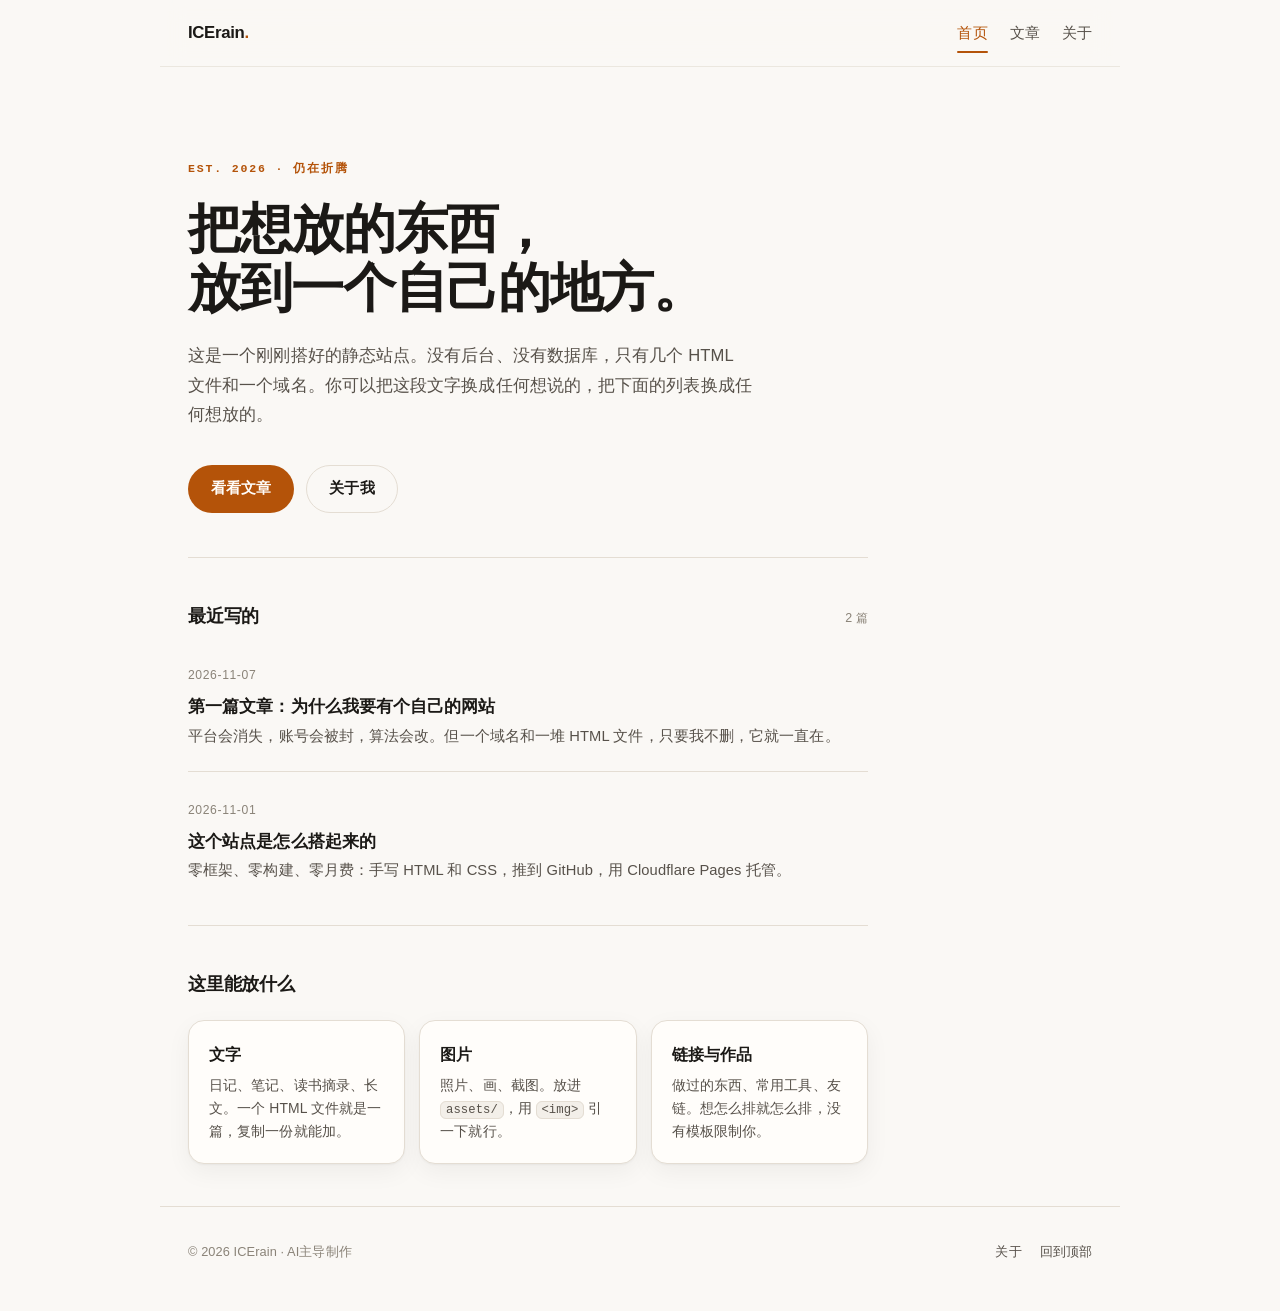
==== index.html @ 634695ac "改了名字" ====
<!doctype html>
<html lang="zh-CN">
<head>
<meta charset="utf-8">
<meta name="viewport" content="width=device-width, initial-scale=1">
<title>ICErain的小站</title>
<meta name="description" content="一个从零搭起来的个人静态站点：写点东西，放点照片，留一个自己的地方。">
<link rel="canonical" href="https://icerain325.com/">
<meta property="og:url" content="https://icerain325.com/">
<meta name="theme-color" content="#faf8f5" media="(prefers-color-scheme: light)">
<meta name="theme-color" content="#131211" media="(prefers-color-scheme: dark)">
<meta property="og:type" content="website">
<meta property="og:title" content="ICErain的小站">
<meta property="og:description" content="一个从零搭起来的个人静态站点。">
<link rel="icon" href="favicon.svg" type="image/svg+xml">
<link rel="stylesheet" href="assets/style.css">
</head>
<body>
<a class="skip-link" href="#main">跳到正文</a>

<header class="site-header">
  <a class="brand" href="index.html">ICErain<span class="brand-dot">.</span></a>
  <nav class="nav" aria-label="主导航">
    <a href="index.html" aria-current="page">首页</a>
    <a href="posts/hello.html">文章</a>
    <a href="about.html">关于</a>
  </nav>
</header>

<main id="main">
  <section class="hero">
    <p class="eyebrow">Est. 2026 · 仍在折腾</p>
    <h1>把想放的东西，<br>放到一个自己的地方。</h1>
    <p class="lede">这是一个刚刚搭好的静态站点。没有后台、没有数据库，只有几个 HTML 文件和一个域名。你可以把这段文字换成任何想说的，把下面的列表换成任何想放的。</p>
    <div class="actions">
      <a class="btn" href="#posts">看看文章</a>
      <a class="btn btn-ghost" href="about.html">关于我</a>
    </div>
  </section>

  <section class="section" id="posts">
    <div class="section-head">
      <h2>最近写的</h2>
      <span class="hint">2 篇</span>
    </div>
    <ul class="post-list">
      <li>
        <a class="post-item" href="posts/hello.html">
          <time datetime="2026-11-07">2026-11-07</time>
          <h3>第一篇文章：为什么我要有个自己的网站</h3>
          <p>平台会消失，账号会被封，算法会改。但一个域名和一堆 HTML 文件，只要我不删，它就一直在。</p>
        </a>
      </li>
      <li>
        <a class="post-item" href="posts/how.html">
          <time datetime="2026-11-01">2026-11-01</time>
          <h3>这个站点是怎么搭起来的</h3>
          <p>零框架、零构建、零月费：手写 HTML 和 CSS，推到 GitHub，用 Cloudflare Pages 托管。</p>
        </a>
      </li>
    </ul>
  </section>

  <section class="section">
    <div class="section-head">
      <h2>这里能放什么</h2>
    </div>
    <div class="cards">
      <div class="card">
        <h3>文字</h3>
        <p>日记、笔记、读书摘录、长文。一个 HTML 文件就是一篇，复制一份就能加。</p>
      </div>
      <div class="card">
        <h3>图片</h3>
        <p>照片、画、截图。放进 <code>assets/</code>，用 <code>&lt;img&gt;</code> 引一下就行。</p>
      </div>
      <div class="card">
        <h3>链接与作品</h3>
        <p>做过的东西、常用工具、友链。想怎么排就怎么排，没有模板限制你。</p>
      </div>
    </div>
  </section>
</main>

<footer class="site-footer">
  <p>© 2026 ICErain · AI主导制作</p>
  <p class="footer-links"><a href="about.html">关于</a><a href="#main">回到顶部</a></p>
</footer>
</body>
</html>
---- assets/style.css ----
/* =========================================================
   阿岚的小站 — 样式表
   想换配色，只改下面 :root 里的变量就够了。
   ========================================================= */

:root {
  --bg: #faf8f5;
  --surface: #fffdfa;
  --surface-2: #f3efe9;
  --ink: #1b1916;
  --ink-2: #57514a;
  --ink-3: #8a8378;
  --line: #e4ddd3;
  --accent: #b45309;
  --accent-2: #8a3f06;
  --accent-soft: rgba(180, 83, 9, 0.10);
  --on-accent: #fffdfa;
  --shadow: 0 1px 2px rgba(27, 25, 22, 0.04), 0 8px 24px rgba(27, 25, 22, 0.05);
  --radius: 16px;
  --measure: 680px;
  --wide: 960px;
  --ease: cubic-bezier(0.2, 0.7, 0.3, 1);
}

@media (prefers-color-scheme: dark) {
  :root {
    --bg: #131211;
    --surface: #1a1817;
    --surface-2: #211e1c;
    --ink: #eee9e1;
    --ink-2: #b3aa9e;
    --ink-3: #8b8377;
    --line: #2e2a27;
    --accent: #f0b429;
    --accent-2: #ffd27a;
    --accent-soft: rgba(240, 180, 41, 0.12);
    --on-accent: #1a1205;
    --shadow: 0 1px 2px rgba(0, 0, 0, 0.4), 0 8px 24px rgba(0, 0, 0, 0.3);
  }
}

/* ---------- 基础 ---------- */

*,
*::before,
*::after { box-sizing: border-box; }

html {
  -webkit-text-size-adjust: 100%;
  scroll-behavior: smooth;
}

@media (prefers-reduced-motion: reduce) {
  html { scroll-behavior: auto; }
  *, *::before, *::after {
    animation-duration: 0.01ms !important;
    transition-duration: 0.01ms !important;
  }
}

body {
  margin: 0;
  background: var(--bg);
  color: var(--ink);
  font-family: -apple-system, BlinkMacSystemFont, "Segoe UI", "PingFang SC",
    "Hiragino Sans GB", "Microsoft YaHei", "Noto Sans SC", sans-serif;
  font-size: 17px;
  line-height: 1.75;
  letter-spacing: 0.005em;
  -webkit-font-smoothing: antialiased;
  text-rendering: optimizeLegibility;
}

img { max-width: 100%; height: auto; display: block; }

a { color: var(--accent); text-decoration: none; }
a:hover { color: var(--accent-2); }

::selection { background: var(--accent-soft); color: var(--ink); }

:focus-visible {
  outline: 2px solid var(--accent);
  outline-offset: 3px;
  border-radius: 4px;
}

code, kbd {
  font-family: ui-monospace, SFMono-Regular, "SF Mono", Menlo, Consolas, monospace;
  font-size: 0.88em;
  background: var(--surface-2);
  border: 1px solid var(--line);
  border-radius: 6px;
  padding: 0.1em 0.38em;
}

pre {
  background: var(--surface-2);
  border: 1px solid var(--line);
  border-radius: 12px;
  padding: 16px 18px;
  overflow-x: auto;
  font-size: 0.85em;
  line-height: 1.65;
}

pre code { background: none; border: 0; padding: 0; font-size: 1em; }

.skip-link {
  position: absolute;
  left: -9999px;
  top: 8px;
  z-index: 99;
  background: var(--accent);
  color: var(--on-accent);
  padding: 8px 14px;
  border-radius: 8px;
}
.skip-link:focus { left: 16px; color: var(--on-accent); }

/* ---------- 页头 ---------- */

.site-header {
  position: sticky;
  top: 0;
  z-index: 20;
  display: flex;
  align-items: center;
  justify-content: space-between;
  gap: 24px;
  max-width: var(--wide);
  margin: 0 auto;
  padding: 16px 28px;
  background: var(--bg);
  background: color-mix(in srgb, var(--bg) 86%, transparent);
  -webkit-backdrop-filter: saturate(180%) blur(12px);
  backdrop-filter: saturate(180%) blur(12px);
  border-bottom: 1px solid color-mix(in srgb, var(--line) 65%, transparent);
}

.brand {
  font-size: 1.05rem;
  font-weight: 700;
  letter-spacing: -0.02em;
  color: var(--ink);
}
.brand:hover { color: var(--ink); }
.brand-dot { color: var(--accent); }

.nav { display: flex; gap: 22px; }

.nav a {
  position: relative;
  padding: 4px 0;
  font-size: 0.93rem;
  color: var(--ink-2);
  transition: color 0.18s var(--ease);
}
.nav a:hover { color: var(--ink); }
.nav a[aria-current="page"] { color: var(--accent); }
.nav a[aria-current="page"]::after {
  content: "";
  position: absolute;
  left: 0;
  right: 0;
  bottom: -3px;
  height: 2px;
  border-radius: 2px;
  background: var(--accent);
}

/* ---------- 主体 ---------- */

main {
  max-width: var(--wide);
  margin: 0 auto;
  padding: 0 28px;
}

main.narrow { max-width: calc(var(--measure) + 56px); }

.hero {
  max-width: var(--measure);
  padding: clamp(48px, 9vw, 92px) 0 clamp(32px, 5vw, 44px);
}

.eyebrow {
  margin: 0 0 20px;
  font-family: ui-monospace, SFMono-Regular, Menlo, Consolas, monospace;
  font-size: 0.72rem;
  font-weight: 600;
  letter-spacing: 0.16em;
  text-transform: uppercase;
  color: var(--accent);
}

h1 {
  margin: 0;
  font-size: clamp(2rem, 6.2vw, 3.3rem);
  line-height: 1.12;
  letter-spacing: -0.025em;
  font-weight: 700;
  text-wrap: balance;
}

.lede {
  margin: 24px 0 0;
  max-width: 34em;
  font-size: 1.04rem;
  color: var(--ink-2);
  text-wrap: pretty;
}

.actions {
  display: flex;
  flex-wrap: wrap;
  gap: 12px;
  margin-top: 36px;
}

.btn {
  display: inline-flex;
  align-items: center;
  padding: 10px 22px;
  border-radius: 999px;
  background: var(--accent);
  color: var(--on-accent);
  font-size: 0.92rem;
  font-weight: 600;
  border: 1px solid transparent;
  transition: transform 0.18s var(--ease), opacity 0.18s var(--ease);
}
.btn:hover { color: var(--on-accent); opacity: 0.9; transform: translateY(-1px); }

.btn-ghost {
  background: transparent;
  color: var(--ink);
  border-color: var(--line);
}
.btn-ghost:hover { color: var(--ink); border-color: var(--ink-3); }

/* ---------- 区块 ---------- */

.section {
  max-width: var(--measure);
  padding: clamp(28px, 5vw, 42px) 0;
  border-top: 1px solid var(--line);
}

.section-head {
  display: flex;
  align-items: baseline;
  justify-content: space-between;
  gap: 16px;
  margin-bottom: 6px;
}

h2 {
  margin: 0;
  font-size: 1.14rem;
  font-weight: 650;
  letter-spacing: -0.01em;
}

.hint {
  font-size: 0.78rem;
  color: var(--ink-3);
  font-variant-numeric: tabular-nums;
}

/* ---------- 文章列表 ---------- */

.post-list { list-style: none; margin: 0; padding: 0; }

.post-item {
  display: block;
  padding: 22px 0;
  border-bottom: 1px solid var(--line);
}
.post-list li:last-child .post-item { border-bottom: 0; padding-bottom: 0; }

.post-item time {
  font-size: 0.76rem;
  letter-spacing: 0.05em;
  color: var(--ink-3);
  font-variant-numeric: tabular-nums;
}

.post-item h3 {
  margin: 6px 0 4px;
  font-size: 1.06rem;
  font-weight: 650;
  line-height: 1.45;
  color: var(--ink);
  transition: color 0.18s var(--ease);
}

.post-item p {
  margin: 0;
  font-size: 0.92rem;
  line-height: 1.7;
  color: var(--ink-2);
}

.post-item:hover h3,
.post-item:focus-visible h3 { color: var(--accent); }

/* ---------- 卡片 ---------- */

.cards {
  display: grid;
  grid-template-columns: repeat(auto-fit, minmax(190px, 1fr));
  gap: 14px;
  margin-top: 20px;
}

.card {
  background: var(--surface);
  border: 1px solid var(--line);
  border-radius: var(--radius);
  padding: 20px;
  box-shadow: var(--shadow);
}

.card h3 {
  margin: 0 0 6px;
  font-size: 0.97rem;
  font-weight: 650;
}

.card p {
  margin: 0;
  font-size: 0.87rem;
  line-height: 1.65;
  color: var(--ink-2);
}

/* ---------- 正文页 ---------- */

.prose { padding: clamp(36px, 6vw, 60px) 0 32px; }

.back {
  display: inline-block;
  margin-bottom: 24px;
  font-size: 0.85rem;
  color: var(--ink-3);
}
.back:hover { color: var(--accent); }

.prose h1 {
  font-size: clamp(1.7rem, 4.6vw, 2.35rem);
  line-height: 1.22;
  letter-spacing: -0.02em;
}

.post-meta {
  margin: 12px 0 0;
  padding-bottom: 24px;
  border-bottom: 1px solid var(--line);
  font-size: 0.8rem;
  letter-spacing: 0.03em;
  color: var(--ink-3);
  font-variant-numeric: tabular-nums;
}

.prose h2 {
  margin: 44px 0 12px;
  font-size: 1.3rem;
  line-height: 1.4;
}

.prose h3 {
  margin: 30px 0 8px;
  font-size: 1.08rem;
}

.prose p { margin: 0 0 18px; }

.prose ul, .prose ol { margin: 0 0 18px; padding-left: 1.4em; }
.prose li { margin: 6px 0; }

.prose blockquote {
  margin: 28px 0;
  padding: 2px 0 2px 20px;
  border-left: 3px solid var(--accent);
  color: var(--ink-2);
  font-size: 1.02rem;
}
.prose blockquote p:last-child { margin-bottom: 0; }

.prose img {
  margin: 26px 0;
  border-radius: 12px;
  border: 1px solid var(--line);
}

.prose a {
  text-decoration: underline;
  text-decoration-color: color-mix(in srgb, var(--accent) 45%, transparent);
  text-underline-offset: 3px;
}
.prose a:hover { text-decoration-color: var(--accent); }

.prose hr {
  border: 0;
  border-top: 1px solid var(--line);
  margin: 40px 0;
}

/* ---------- 404 ---------- */

.notfound {
  min-height: 62vh;
  display: flex;
  flex-direction: column;
  justify-content: center;
  align-items: flex-start;
  max-width: var(--measure);
  padding: 60px 0;
}

/* ---------- 页脚 ---------- */

.site-footer {
  display: flex;
  flex-wrap: wrap;
  justify-content: space-between;
  gap: 12px;
  max-width: var(--wide);
  margin: 0 auto;
  padding: 34px 28px 48px;
  border-top: 1px solid var(--line);
  font-size: 0.8rem;
  color: var(--ink-3);
}

.site-footer p { margin: 0; }

.footer-links { display: flex; gap: 18px; }
.footer-links a { color: var(--ink-2); }
.footer-links a:hover { color: var(--accent); }

/* ---------- 小屏 ---------- */

@media (max-width: 640px) {
  body { font-size: 16px; }
  .site-header { padding: 14px 18px; gap: 14px; }
  .nav { gap: 16px; }
  main { padding: 0 18px; }
  .site-footer { padding: 28px 18px 40px; }
  .cards { grid-template-columns: 1fr; }
  .hero { padding-top: 40px; }
}
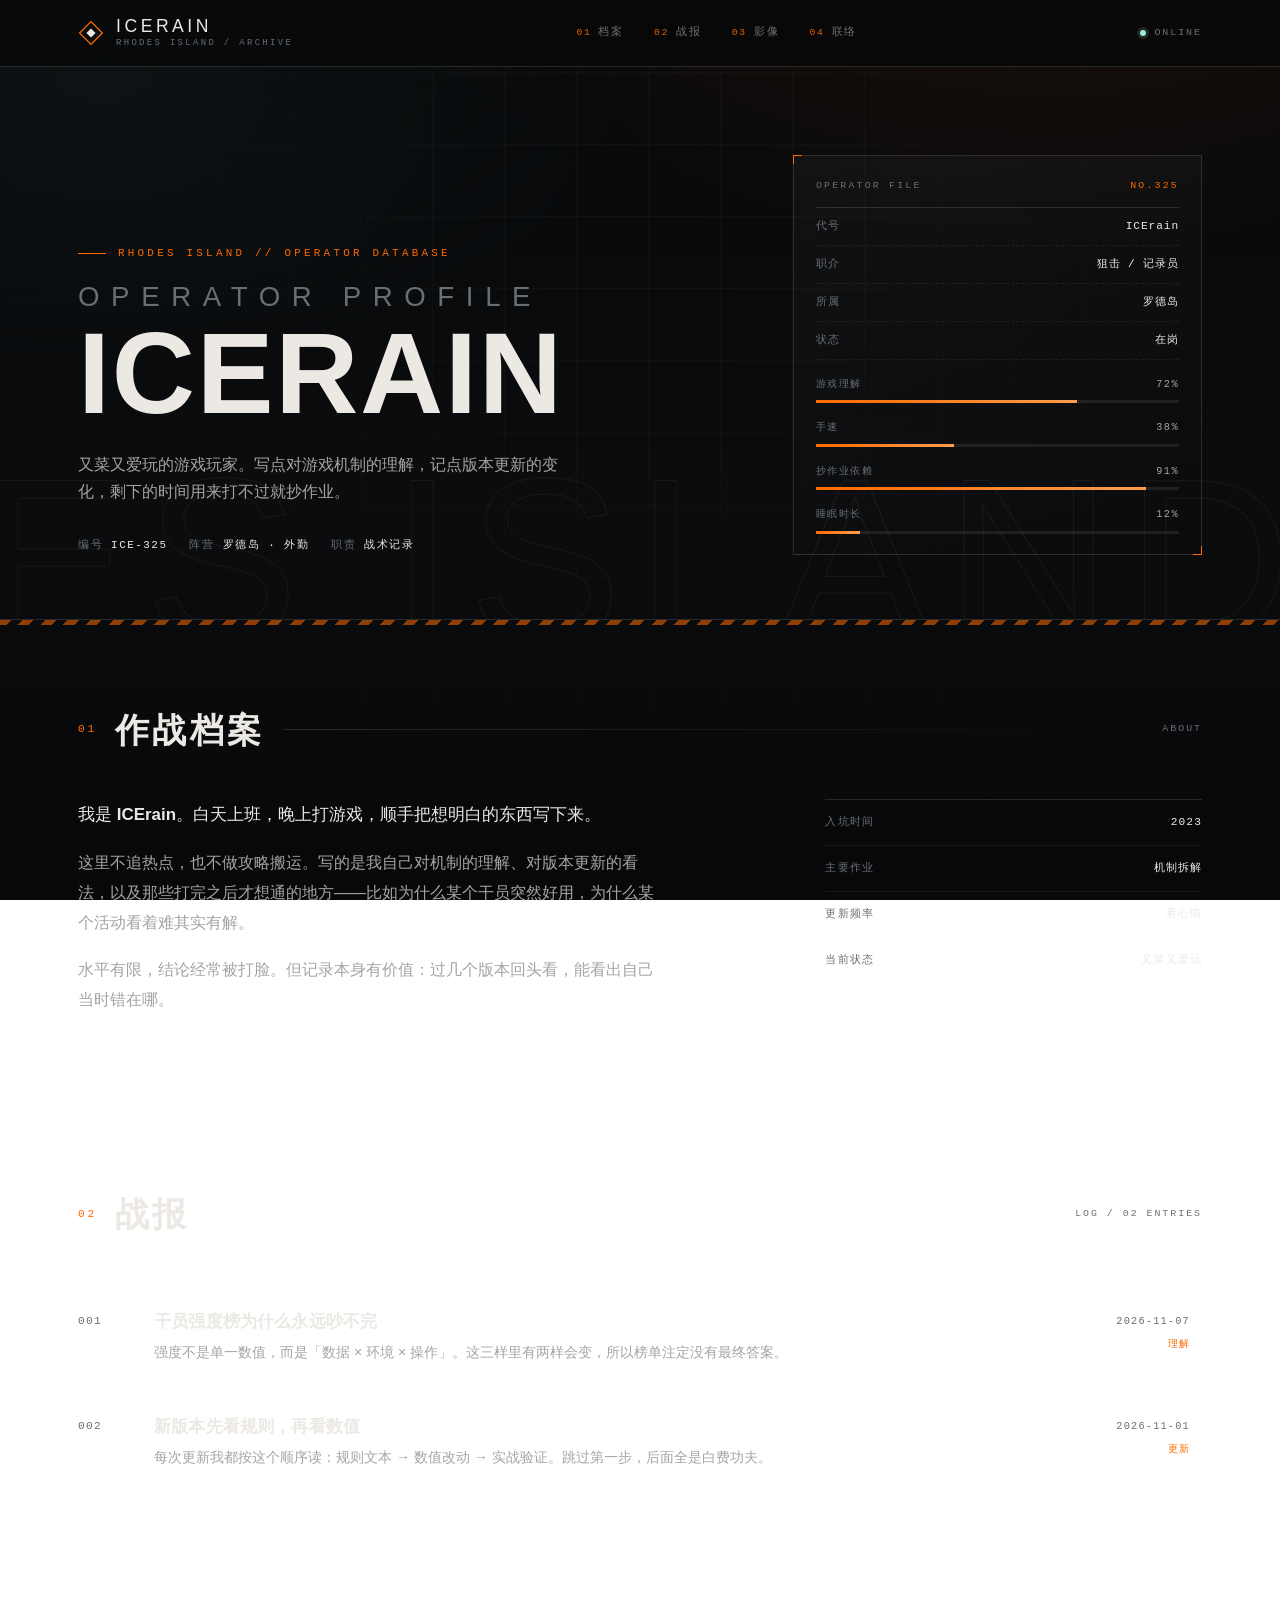
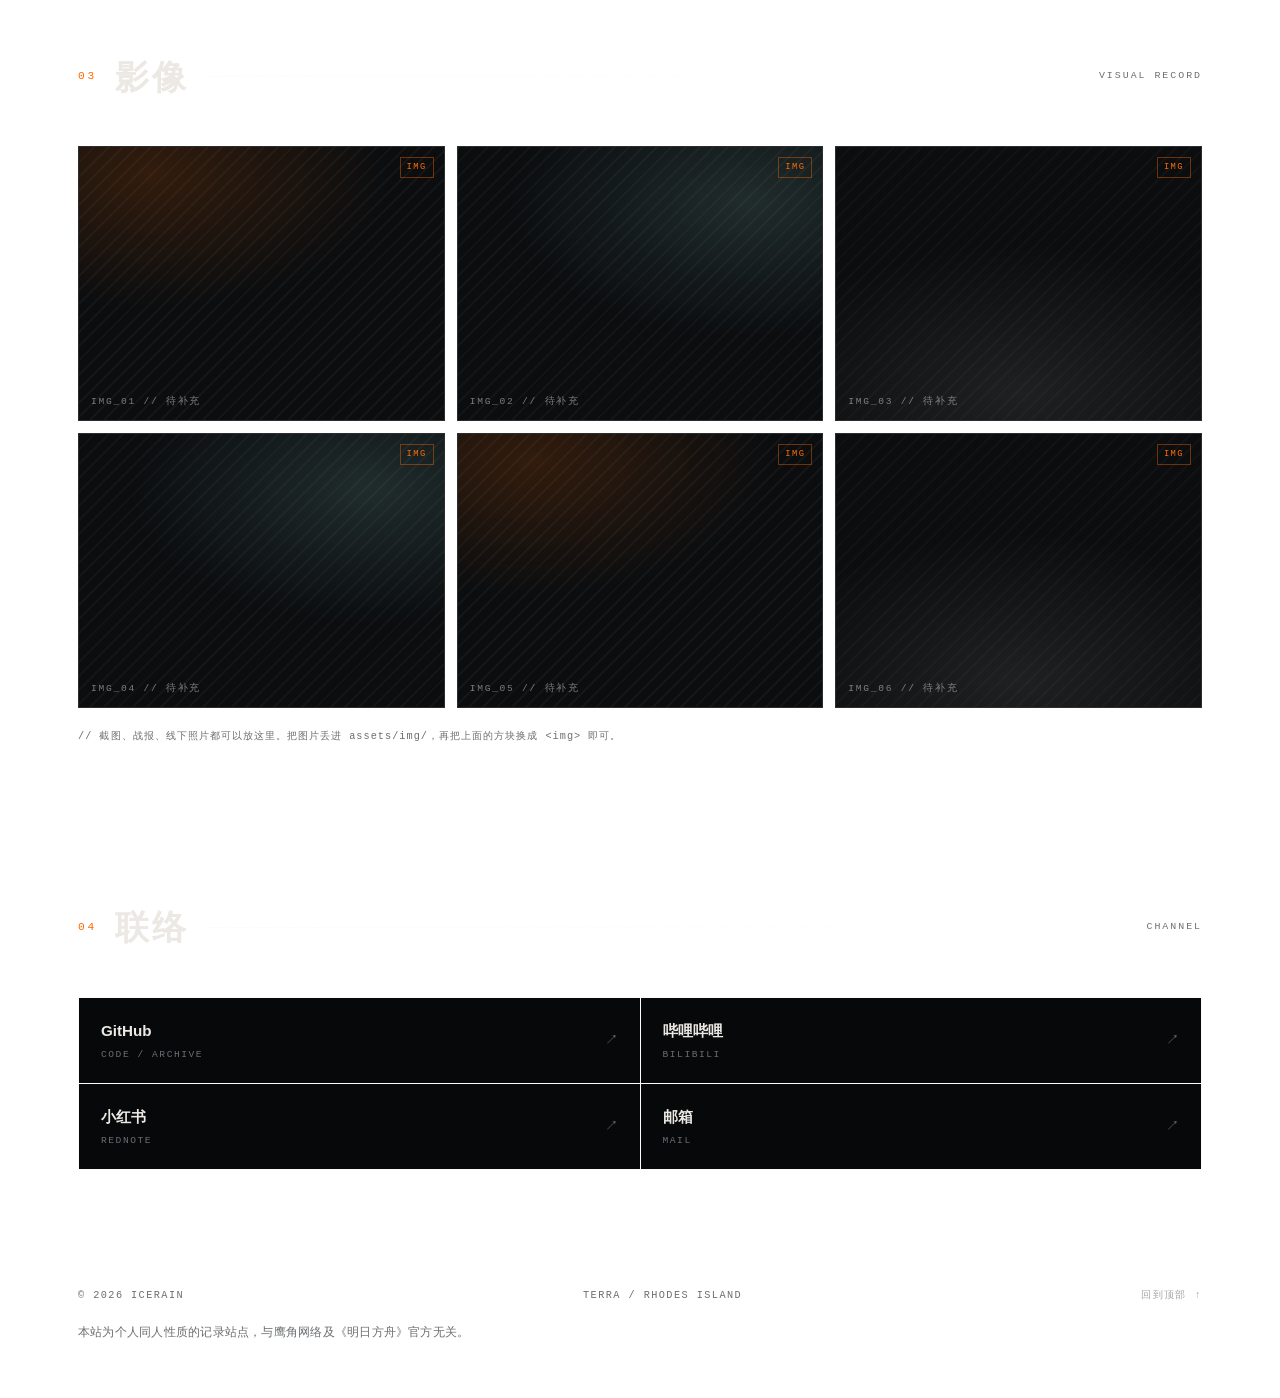
==== commit e2c42f43: "redesign: 明日方舟风格，重建为档案页" ====
--- a/index.html
+++ b/index.html
@@ -3,88 +3,222 @@
 <head>
 <meta charset="utf-8">
 <meta name="viewport" content="width=device-width, initial-scale=1">
-<title>ICErain的小站</title>
-<meta name="description" content="一个从零搭起来的个人静态站点：写点东西，放点照片，留一个自己的地方。">
+<title>ICErain · 战术档案</title>
+<meta name="description" content="ICErain 的个人档案：游戏理解、版本更新记录与影像。一个又菜又爱玩的玩家写的东西。">
 <link rel="canonical" href="https://icerain325.com/">
 <meta property="og:url" content="https://icerain325.com/">
-<meta name="theme-color" content="#faf8f5" media="(prefers-color-scheme: light)">
-<meta name="theme-color" content="#131211" media="(prefers-color-scheme: dark)">
 <meta property="og:type" content="website">
-<meta property="og:title" content="ICErain的小站">
-<meta property="og:description" content="一个从零搭起来的个人静态站点。">
+<meta property="og:title" content="ICErain · 战术档案">
+<meta property="og:description" content="游戏理解、版本更新记录与影像。">
+<meta property="og:locale" content="zh_CN">
+<meta name="theme-color" content="#07080a">
 <link rel="icon" href="favicon.svg" type="image/svg+xml">
 <link rel="stylesheet" href="assets/style.css">
 </head>
-<body>
-<a class="skip-link" href="#main">跳到正文</a>
+<body id="top">
 
 <header class="site-header">
-  <a class="brand" href="index.html">ICErain<span class="brand-dot">.</span></a>
-  <nav class="nav" aria-label="主导航">
-    <a href="index.html" aria-current="page">首页</a>
-    <a href="posts/hello.html">文章</a>
-    <a href="about.html">关于</a>
-  </nav>
+  <div class="header-inner">
+    <a class="brand" href="index.html">
+      <svg class="brand-mark" viewBox="0 0 32 32" aria-hidden="true">
+        <path d="M16 2 L30 16 L16 30 L2 16 Z" fill="none" stroke="#ff6a00" stroke-width="1.6"/>
+        <rect class="core" x="12" y="12" width="8" height="8" fill="#ece9e4" transform="rotate(45 16 16)"/>
+      </svg>
+      <span class="brand-text">ICErain<span class="brand-sub">Rhodes Island / Archive</span></span>
+    </a>
+    <nav class="nav" aria-label="主导航">
+      <a href="#about"><span class="num">01</span>档案</a>
+      <a href="#posts"><span class="num">02</span>战报</a>
+      <a href="#gallery"><span class="num">03</span>影像</a>
+      <a href="#contact"><span class="num">04</span>联络</a>
+    </nav>
+    <span class="status"><i></i>Online</span>
+  </div>
 </header>
 
-<main id="main">
+<main>
+
+  <!-- ============ 首屏 ============ -->
   <section class="hero">
-    <p class="eyebrow">Est. 2026 · 仍在折腾</p>
-    <h1>把想放的东西，<br>放到一个自己的地方。</h1>
-    <p class="lede">这是一个刚刚搭好的静态站点。没有后台、没有数据库，只有几个 HTML 文件和一个域名。你可以把这段文字换成任何想说的，把下面的列表换成任何想放的。</p>
-    <div class="actions">
-      <a class="btn" href="#posts">看看文章</a>
-      <a class="btn btn-ghost" href="about.html">关于我</a>
-    </div>
-  </section>
-
+    <div class="wrap">
+      <div class="hero-watermark" aria-hidden="true">Rhodes Island</div>
+      <div class="hero-grid">
+        <div class="hero-main">
+          <p class="eyebrow">Rhodes Island // Operator Database</p>
+          <h1 class="hero-title">
+            <span class="ghost">Operator Profile</span>
+            ICErain
+          </h1>
+          <p class="hero-sub">又菜又爱玩的游戏玩家。写点对游戏机制的理解，记点版本更新的变化，剩下的时间用来打不过就抄作业。</p>
+          <div class="hero-meta">
+            <span>编号 <b>ICE-325</b></span>
+            <span>阵营 <b>罗德岛 · 外勤</b></span>
+            <span>职责 <b>战术记录</b></span>
+          </div>
+        </div>
+
+        <aside class="id-card" aria-label="干员档案">
+          <div class="id-head"><span>Operator File</span><b>No.325</b></div>
+          <div class="id-row"><span class="k">代号</span><span class="v">ICErain</span></div>
+          <div class="id-row"><span class="k">职介</span><span class="v">狙击 / 记录员</span></div>
+          <div class="id-row"><span class="k">所属</span><span class="v">罗德岛</span></div>
+          <div class="id-row"><span class="k">状态</span><span class="v">在岗</span></div>
+
+          <div class="stat">
+            <div class="stat-top"><span>游戏理解</span><b>72%</b></div>
+            <div class="bar"><i style="width:72%"></i></div>
+          </div>
+          <div class="stat">
+            <div class="stat-top"><span>手速</span><b>38%</b></div>
+            <div class="bar"><i style="width:38%"></i></div>
+          </div>
+          <div class="stat">
+            <div class="stat-top"><span>抄作业依赖</span><b>91%</b></div>
+            <div class="bar"><i style="width:91%"></i></div>
+          </div>
+          <div class="stat">
+            <div class="stat-top"><span>睡眠时长</span><b>12%</b></div>
+            <div class="bar"><i style="width:12%"></i></div>
+          </div>
+        </aside>
+      </div>
+    </div>
+  </section>
+
+  <div class="hazard" aria-hidden="true"></div>
+
+  <!-- ============ 档案 ============ -->
+  <section class="section" id="about">
+    <div class="wrap">
+      <div class="section-head">
+        <span class="section-num">01</span>
+        <h2 class="section-title">作战档案</h2>
+        <span class="section-line"></span>
+        <span class="section-sub">About</span>
+      </div>
+
+      <div class="about-grid">
+        <div class="about-text">
+          <p>我是 <strong>ICErain</strong>。白天上班，晚上打游戏，顺手把想明白的东西写下来。</p>
+          <p>这里不追热点，也不做攻略搬运。写的是我自己对机制的理解、对版本更新的看法，以及那些打完之后才想通的地方——比如为什么某个干员突然好用，为什么某个活动看着难其实有解。</p>
+          <p>水平有限，结论经常被打脸。但记录本身有价值：过几个版本回头看，能看出自己当时错在哪。</p>
+        </div>
+
+        <ul class="facts">
+          <li><span class="k">入坑时间</span><span class="v">2023</span></li>
+          <li><span class="k">主要作业</span><span class="v">机制拆解</span></li>
+          <li><span class="k">更新频率</span><span class="v">看心情</span></li>
+          <li><span class="k">当前状态</span><span class="v">又菜又爱玩</span></li>
+        </ul>
+      </div>
+    </div>
+  </section>
+
+  <!-- ============ 战报 ============ -->
   <section class="section" id="posts">
-    <div class="section-head">
-      <h2>最近写的</h2>
-      <span class="hint">2 篇</span>
-    </div>
-    <ul class="post-list">
-      <li>
-        <a class="post-item" href="posts/hello.html">
-          <time datetime="2026-11-07">2026-11-07</time>
-          <h3>第一篇文章：为什么我要有个自己的网站</h3>
-          <p>平台会消失，账号会被封，算法会改。但一个域名和一堆 HTML 文件，只要我不删，它就一直在。</p>
-        </a>
-      </li>
-      <li>
-        <a class="post-item" href="posts/how.html">
-          <time datetime="2026-11-01">2026-11-01</time>
-          <h3>这个站点是怎么搭起来的</h3>
-          <p>零框架、零构建、零月费：手写 HTML 和 CSS，推到 GitHub，用 Cloudflare Pages 托管。</p>
-        </a>
-      </li>
-    </ul>
-  </section>
-
-  <section class="section">
-    <div class="section-head">
-      <h2>这里能放什么</h2>
-    </div>
-    <div class="cards">
-      <div class="card">
-        <h3>文字</h3>
-        <p>日记、笔记、读书摘录、长文。一个 HTML 文件就是一篇，复制一份就能加。</p>
-      </div>
-      <div class="card">
-        <h3>图片</h3>
-        <p>照片、画、截图。放进 <code>assets/</code>，用 <code>&lt;img&gt;</code> 引一下就行。</p>
-      </div>
-      <div class="card">
-        <h3>链接与作品</h3>
-        <p>做过的东西、常用工具、友链。想怎么排就怎么排，没有模板限制你。</p>
-      </div>
-    </div>
-  </section>
+    <div class="wrap">
+      <div class="section-head">
+        <span class="section-num">02</span>
+        <h2 class="section-title">战报</h2>
+        <span class="section-line"></span>
+        <span class="section-sub">Log / 02 Entries</span>
+      </div>
+
+      <div class="posts">
+        <a class="post" href="posts/001.html">
+          <span class="post-idx">001</span>
+          <div>
+            <h3>干员强度榜为什么永远吵不完</h3>
+            <p>强度不是单一数值，而是「数据 × 环境 × 操作」。这三样里有两样会变，所以榜单注定没有最终答案。</p>
+          </div>
+          <div class="post-meta">
+            2026-11-07
+            <span class="tag">理解</span>
+          </div>
+        </a>
+
+        <a class="post" href="posts/002.html">
+          <span class="post-idx">002</span>
+          <div>
+            <h3>新版本先看规则，再看数值</h3>
+            <p>每次更新我都按这个顺序读：规则文本 → 数值改动 → 实战验证。跳过第一步，后面全是白费功夫。</p>
+          </div>
+          <div class="post-meta">
+            2026-11-01
+            <span class="tag">更新</span>
+          </div>
+        </a>
+      </div>
+    </div>
+  </section>
+
+  <!-- ============ 影像 ============ -->
+  <section class="section" id="gallery">
+    <div class="wrap">
+      <div class="section-head">
+        <span class="section-num">03</span>
+        <h2 class="section-title">影像</h2>
+        <span class="section-line"></span>
+        <span class="section-sub">Visual Record</span>
+      </div>
+
+      <div class="gallery">
+        <div class="tile"><span class="tile-tag">Img</span><span class="tile-label">IMG_01 // 待补充</span></div>
+        <div class="tile"><span class="tile-tag">Img</span><span class="tile-label">IMG_02 // 待补充</span></div>
+        <div class="tile"><span class="tile-tag">Img</span><span class="tile-label">IMG_03 // 待补充</span></div>
+        <div class="tile"><span class="tile-tag">Img</span><span class="tile-label">IMG_04 // 待补充</span></div>
+        <div class="tile"><span class="tile-tag">Img</span><span class="tile-label">IMG_05 // 待补充</span></div>
+        <div class="tile"><span class="tile-tag">Img</span><span class="tile-label">IMG_06 // 待补充</span></div>
+      </div>
+      <p class="gallery-note">// 截图、战报、线下照片都可以放这里。把图片丢进 assets/img/，再把上面的方块换成 &lt;img&gt; 即可。</p>
+    </div>
+  </section>
+
+  <!-- ============ 联络 ============ -->
+  <section class="section" id="contact">
+    <div class="wrap">
+      <div class="section-head">
+        <span class="section-num">04</span>
+        <h2 class="section-title">联络</h2>
+        <span class="section-line"></span>
+        <span class="section-sub">Channel</span>
+      </div>
+
+      <div class="links">
+        <a class="link" href="https://github.com/ICErain325" target="_blank" rel="noopener">
+          <span class="link-name">GitHub<small>code / archive</small></span>
+          <span class="link-arrow">↗</span>
+        </a>
+        <!-- 换成你的 B 站主页地址 -->
+        <a class="link" href="#" target="_blank" rel="noopener">
+          <span class="link-name">哔哩哔哩<small>bilibili</small></span>
+          <span class="link-arrow">↗</span>
+        </a>
+        <!-- 换成你的小红书主页地址 -->
+        <a class="link" href="#" target="_blank" rel="noopener">
+          <span class="link-name">小红书<small>rednote</small></span>
+          <span class="link-arrow">↗</span>
+        </a>
+        <a class="link" href="mailto:hello@example.com">
+          <span class="link-name">邮箱<small>mail</small></span>
+          <span class="link-arrow">↗</span>
+        </a>
+      </div>
+    </div>
+  </section>
+
 </main>
 
 <footer class="site-footer">
-  <p>© 2026 ICErain · AI主导制作</p>
-  <p class="footer-links"><a href="about.html">关于</a><a href="#main">回到顶部</a></p>
+  <div class="wrap">
+    <div class="footer-inner">
+      <span>© 2026 ICErain</span>
+      <span>Terra / Rhodes Island</span>
+      <a href="#top">回到顶部 ↑</a>
+    </div>
+    <p class="disclaimer">本站为个人同人性质的记录站点，与鹰角网络及《明日方舟》官方无关。</p>
+  </div>
 </footer>
+
 </body>
 </html>
--- a/assets/style.css
+++ b/assets/style.css
@@ -1,54 +1,34 @@
 /* =========================================================
-   阿岚的小站 — 样式表
-   想换配色，只改下面 :root 里的变量就够了。
+   ICErain — 战术档案
+   明日方舟 / 罗德岛 风格：黑底、细线、橙高亮、技术标注
+   改主色：只改 :root 里的 --accent
    ========================================================= */
 
 :root {
-  --bg: #faf8f5;
-  --surface: #fffdfa;
-  --surface-2: #f3efe9;
-  --ink: #1b1916;
-  --ink-2: #57514a;
-  --ink-3: #8a8378;
-  --line: #e4ddd3;
-  --accent: #b45309;
-  --accent-2: #8a3f06;
-  --accent-soft: rgba(180, 83, 9, 0.10);
-  --on-accent: #fffdfa;
-  --shadow: 0 1px 2px rgba(27, 25, 22, 0.04), 0 8px 24px rgba(27, 25, 22, 0.05);
-  --radius: 16px;
-  --measure: 680px;
-  --wide: 960px;
+  --bg: #07080a;
+  --bg-2: #0b0d0f;
+  --panel: #0e1013;
+  --line: rgba(236, 233, 228, 0.14);
+  --line-soft: rgba(236, 233, 228, 0.07);
+  --ink: #ece9e4;
+  --ink-2: #a4a5a3;
+  --ink-3: #6b6e71;
+  --accent: #ff6a00;
+  --accent-dim: rgba(255, 106, 0, 0.14);
+  --mint: #9fe8dc;
+  --mono: ui-monospace, "SF Mono", "Cascadia Mono", Consolas, "Liberation Mono", monospace;
+  --display: "Bahnschrift Condensed", "DIN Alternate", "Arial Narrow", Impact, sans-serif;
+  --sans: -apple-system, BlinkMacSystemFont, "Segoe UI", "PingFang SC",
+    "Microsoft YaHei", "Noto Sans SC", sans-serif;
+  --max: 1180px;
   --ease: cubic-bezier(0.2, 0.7, 0.3, 1);
 }
-
-@media (prefers-color-scheme: dark) {
-  :root {
-    --bg: #131211;
-    --surface: #1a1817;
-    --surface-2: #211e1c;
-    --ink: #eee9e1;
-    --ink-2: #b3aa9e;
-    --ink-3: #8b8377;
-    --line: #2e2a27;
-    --accent: #f0b429;
-    --accent-2: #ffd27a;
-    --accent-soft: rgba(240, 180, 41, 0.12);
-    --on-accent: #1a1205;
-    --shadow: 0 1px 2px rgba(0, 0, 0, 0.4), 0 8px 24px rgba(0, 0, 0, 0.3);
-  }
-}
-
-/* ---------- 基础 ---------- */
 
 *,
 *::before,
 *::after { box-sizing: border-box; }
 
-html {
-  -webkit-text-size-adjust: 100%;
-  scroll-behavior: smooth;
-}
+html { -webkit-text-size-adjust: 100%; scroll-behavior: smooth; }
 
 @media (prefers-reduced-motion: reduce) {
   html { scroll-behavior: auto; }
@@ -60,393 +40,772 @@
 
 body {
   margin: 0;
-  background: var(--bg);
+  background:
+    radial-gradient(1100px 520px at 82% -8%, rgba(255, 106, 0, 0.09), transparent 62%),
+    radial-gradient(900px 500px at 8% 8%, rgba(159, 232, 220, 0.045), transparent 60%),
+    linear-gradient(180deg, #07080a 0%, #0a0c0e 55%, #07080a 100%);
+  background-attachment: fixed;
   color: var(--ink);
-  font-family: -apple-system, BlinkMacSystemFont, "Segoe UI", "PingFang SC",
-    "Hiragino Sans GB", "Microsoft YaHei", "Noto Sans SC", sans-serif;
-  font-size: 17px;
-  line-height: 1.75;
-  letter-spacing: 0.005em;
+  font-family: var(--sans);
+  font-size: 16px;
+  line-height: 1.7;
   -webkit-font-smoothing: antialiased;
   text-rendering: optimizeLegibility;
 }
 
-img { max-width: 100%; height: auto; display: block; }
+/* 细网格背景 */
+body::before {
+  content: "";
+  position: fixed;
+  inset: 0;
+  z-index: 0;
+  pointer-events: none;
+  background-image:
+    linear-gradient(var(--line-soft) 1px, transparent 1px),
+    linear-gradient(90deg, var(--line-soft) 1px, transparent 1px);
+  background-size: 72px 72px;
+  -webkit-mask-image: radial-gradient(circle at 50% 26%, #000 0%, transparent 78%);
+  mask-image: radial-gradient(circle at 50% 26%, #000 0%, transparent 78%);
+  opacity: 0.55;
+}
+
+img { max-width: 100%; display: block; }
 
 a { color: var(--accent); text-decoration: none; }
-a:hover { color: var(--accent-2); }
-
-::selection { background: var(--accent-soft); color: var(--ink); }
+a:hover { color: #ff8a33; }
+
+::selection { background: var(--accent); color: #0a0a0a; }
 
 :focus-visible {
   outline: 2px solid var(--accent);
   outline-offset: 3px;
-  border-radius: 4px;
-}
-
-code, kbd {
-  font-family: ui-monospace, SFMono-Regular, "SF Mono", Menlo, Consolas, monospace;
-  font-size: 0.88em;
-  background: var(--surface-2);
-  border: 1px solid var(--line);
-  border-radius: 6px;
-  padding: 0.1em 0.38em;
-}
-
-pre {
-  background: var(--surface-2);
-  border: 1px solid var(--line);
-  border-radius: 12px;
-  padding: 16px 18px;
-  overflow-x: auto;
-  font-size: 0.85em;
-  line-height: 1.65;
-}
-
-pre code { background: none; border: 0; padding: 0; font-size: 1em; }
-
-.skip-link {
-  position: absolute;
-  left: -9999px;
-  top: 8px;
-  z-index: 99;
-  background: var(--accent);
-  color: var(--on-accent);
-  padding: 8px 14px;
-  border-radius: 8px;
-}
-.skip-link:focus { left: 16px; color: var(--on-accent); }
-
-/* ---------- 页头 ---------- */
+}
+
+.wrap {
+  width: 100%;
+  max-width: var(--max);
+  margin: 0 auto;
+  padding: 0 28px;
+}
+
+/* ---------- 顶部导航 ---------- */
 
 .site-header {
   position: sticky;
   top: 0;
-  z-index: 20;
+  z-index: 50;
+  background: rgba(7, 8, 10, 0.78);
+  -webkit-backdrop-filter: blur(14px) saturate(140%);
+  backdrop-filter: blur(14px) saturate(140%);
+  border-bottom: 1px solid var(--line);
+}
+
+.header-inner {
+  max-width: var(--max);
+  margin: 0 auto;
+  padding: 0 28px;
+  height: 66px;
   display: flex;
   align-items: center;
   justify-content: space-between;
   gap: 24px;
-  max-width: var(--wide);
-  margin: 0 auto;
-  padding: 16px 28px;
-  background: var(--bg);
-  background: color-mix(in srgb, var(--bg) 86%, transparent);
-  -webkit-backdrop-filter: saturate(180%) blur(12px);
-  backdrop-filter: saturate(180%) blur(12px);
-  border-bottom: 1px solid color-mix(in srgb, var(--line) 65%, transparent);
-}
-
-.brand {
-  font-size: 1.05rem;
-  font-weight: 700;
-  letter-spacing: -0.02em;
-  color: var(--ink);
-}
+}
+
+.brand { display: flex; align-items: center; gap: 12px; color: var(--ink); }
 .brand:hover { color: var(--ink); }
-.brand-dot { color: var(--accent); }
-
-.nav { display: flex; gap: 22px; }
+
+.brand-mark { width: 26px; height: 26px; flex: none; }
+.brand-mark path, .brand-mark rect { transition: fill 0.2s var(--ease); }
+.brand:hover .brand-mark .core { fill: var(--accent); }
+
+.brand-text {
+  font-family: var(--display);
+  font-size: 1.1rem;
+  letter-spacing: 0.2em;
+  text-transform: uppercase;
+  line-height: 1;
+}
+
+.brand-sub {
+  display: block;
+  margin-top: 4px;
+  font-family: var(--mono);
+  font-size: 0.56rem;
+  letter-spacing: 0.26em;
+  color: var(--ink-3);
+  text-transform: uppercase;
+}
+
+.nav { display: flex; align-items: center; gap: 30px; }
 
 .nav a {
   position: relative;
-  padding: 4px 0;
-  font-size: 0.93rem;
-  color: var(--ink-2);
+  display: flex;
+  align-items: baseline;
+  gap: 7px;
+  font-family: var(--mono);
+  font-size: 0.7rem;
+  letter-spacing: 0.16em;
+  color: var(--ink-3);
+  text-transform: uppercase;
   transition: color 0.18s var(--ease);
 }
+.nav a .num { color: var(--accent); font-size: 0.6rem; opacity: 0.9; }
 .nav a:hover { color: var(--ink); }
-.nav a[aria-current="page"] { color: var(--accent); }
-.nav a[aria-current="page"]::after {
+.nav a::after {
   content: "";
   position: absolute;
   left: 0;
   right: 0;
-  bottom: -3px;
-  height: 2px;
-  border-radius: 2px;
+  bottom: -6px;
+  height: 1px;
   background: var(--accent);
-}
-
-/* ---------- 主体 ---------- */
-
-main {
-  max-width: var(--wide);
+  transform: scaleX(0);
+  transform-origin: left;
+  transition: transform 0.22s var(--ease);
+}
+.nav a:hover::after { transform: scaleX(1); }
+
+.status {
+  display: flex;
+  align-items: center;
+  gap: 8px;
+  font-family: var(--mono);
+  font-size: 0.62rem;
+  letter-spacing: 0.2em;
+  color: var(--ink-3);
+  text-transform: uppercase;
+  white-space: nowrap;
+}
+.status i {
+  width: 6px;
+  height: 6px;
+  border-radius: 50%;
+  background: var(--mint);
+  box-shadow: 0 0 0 3px rgba(159, 232, 220, 0.14);
+}
+
+/* ---------- 首屏 ---------- */
+
+.hero {
+  position: relative;
+  z-index: 1;
+  padding: 88px 0 64px;
+  border-bottom: 1px solid var(--line);
+  overflow: hidden;
+}
+
+.hero-watermark {
+  position: absolute;
+  right: -2%;
+  bottom: -6%;
+  z-index: -1;
+  font-family: var(--display);
+  font-size: clamp(6rem, 18vw, 17rem);
+  letter-spacing: 0.06em;
+  line-height: 0.8;
+  color: transparent;
+  -webkit-text-stroke: 1px rgba(236, 233, 228, 0.06);
+  text-transform: uppercase;
+  user-select: none;
+  pointer-events: none;
+  white-space: nowrap;
+}
+
+.hero-grid {
+  display: grid;
+  grid-template-columns: minmax(0, 1.45fr) minmax(300px, 0.9fr);
+  gap: 56px;
+  align-items: end;
+}
+
+.eyebrow {
+  display: flex;
+  align-items: center;
+  gap: 12px;
+  margin: 0 0 22px;
+  font-family: var(--mono);
+  font-size: 0.68rem;
+  letter-spacing: 0.3em;
+  color: var(--accent);
+  text-transform: uppercase;
+}
+.eyebrow::before {
+  content: "";
+  width: 28px;
+  height: 1px;
+  background: var(--accent);
+}
+
+.hero-title {
+  margin: 0;
+  font-family: var(--display);
+  font-size: clamp(3.4rem, 9vw, 7.2rem);
+  line-height: 0.88;
+  letter-spacing: 0.015em;
+  text-transform: uppercase;
+  font-weight: 700;
+}
+
+.hero-title .ghost {
+  display: block;
+  font-size: 0.24em;
+  letter-spacing: 0.42em;
+  color: var(--ink-3);
+  -webkit-text-stroke: 0;
+  margin-bottom: 14px;
+  font-weight: 400;
+}
+
+.hero-sub {
+  margin: 26px 0 0;
+  max-width: 30em;
+  font-size: 1.02rem;
+  color: var(--ink-2);
+}
+
+.hero-meta {
+  display: flex;
+  flex-wrap: wrap;
+  gap: 10px 22px;
+  margin-top: 30px;
+  font-family: var(--mono);
+  font-size: 0.68rem;
+  letter-spacing: 0.14em;
+  color: var(--ink-3);
+  text-transform: uppercase;
+}
+.hero-meta b { color: var(--ink); font-weight: 500; }
+
+/* 档案卡 */
+.id-card {
+  position: relative;
+  border: 1px solid var(--line);
+  background: linear-gradient(160deg, rgba(255, 255, 255, 0.035), rgba(255, 255, 255, 0));
+  padding: 22px 22px 20px;
+}
+
+.id-card::before,
+.id-card::after {
+  content: "";
+  position: absolute;
+  width: 9px;
+  height: 9px;
+  border: 1px solid var(--accent);
+}
+.id-card::before { top: -1px; left: -1px; border-right: 0; border-bottom: 0; }
+.id-card::after { bottom: -1px; right: -1px; border-left: 0; border-top: 0; }
+
+.id-head {
+  display: flex;
+  justify-content: space-between;
+  align-items: baseline;
+  padding-bottom: 12px;
+  border-bottom: 1px solid var(--line);
+  font-family: var(--mono);
+  font-size: 0.62rem;
+  letter-spacing: 0.22em;
+  color: var(--ink-3);
+  text-transform: uppercase;
+}
+.id-head b { color: var(--accent); font-weight: 500; }
+
+.id-row {
+  display: flex;
+  justify-content: space-between;
+  gap: 16px;
+  padding: 9px 0;
+  border-bottom: 1px dashed var(--line-soft);
+  font-family: var(--mono);
+  font-size: 0.7rem;
+  letter-spacing: 0.08em;
+}
+.id-row:last-of-type { border-bottom: 0; }
+.id-row .k { color: var(--ink-3); text-transform: uppercase; }
+.id-row .v { color: var(--ink); text-align: right; }
+
+.stat { margin-top: 16px; }
+.stat-top {
+  display: flex;
+  justify-content: space-between;
+  font-family: var(--mono);
+  font-size: 0.64rem;
+  letter-spacing: 0.14em;
+  color: var(--ink-3);
+  text-transform: uppercase;
+}
+.stat-top b { color: var(--ink-2); font-weight: 500; }
+.bar {
+  height: 3px;
+  margin-top: 7px;
+  background: rgba(255, 255, 255, 0.08);
+  overflow: hidden;
+}
+.bar i {
+  display: block;
+  height: 100%;
+  background: linear-gradient(90deg, var(--accent), #ff9d4d);
+}
+
+/* 警示条纹 */
+.hazard {
+  height: 5px;
+  background: repeating-linear-gradient(
+    135deg,
+    var(--accent) 0 8px,
+    #0b0d0f 8px 16px
+  );
+  opacity: 0.55;
+}
+
+/* ---------- 区块 ---------- */
+
+.section {
+  position: relative;
+  z-index: 1;
+  padding: 76px 0;
+  border-bottom: 1px solid var(--line-soft);
+}
+
+.section-head {
+  display: flex;
+  align-items: center;
+  gap: 18px;
+  margin-bottom: 40px;
+}
+
+.section-num {
+  font-family: var(--mono);
+  font-size: 0.7rem;
+  letter-spacing: 0.24em;
+  color: var(--accent);
+}
+
+.section-title {
+  margin: 0;
+  font-family: var(--display);
+  font-size: clamp(1.5rem, 3.2vw, 2.15rem);
+  letter-spacing: 0.1em;
+  text-transform: uppercase;
+  font-weight: 700;
+  white-space: nowrap;
+}
+
+.section-line {
+  flex: 1;
+  height: 1px;
+  background: linear-gradient(90deg, var(--line), transparent);
+}
+
+.section-sub {
+  font-family: var(--mono);
+  font-size: 0.62rem;
+  letter-spacing: 0.2em;
+  color: var(--ink-3);
+  text-transform: uppercase;
+  white-space: nowrap;
+}
+
+/* 关于 */
+.about-grid {
+  display: grid;
+  grid-template-columns: minmax(0, 1.3fr) minmax(260px, 0.7fr);
+  gap: 48px;
+}
+
+.about-text p {
+  margin: 0 0 18px;
+  color: var(--ink-2);
+  font-size: 1rem;
+  line-height: 1.85;
+  max-width: 36em;
+}
+.about-text p:first-child { color: var(--ink); font-size: 1.06rem; }
+.about-text strong { color: var(--ink); font-weight: 600; }
+
+.facts {
+  border-top: 1px solid var(--line);
+  margin: 0;
+  padding: 0;
+  list-style: none;
+}
+.facts li {
+  display: flex;
+  justify-content: space-between;
+  gap: 18px;
+  padding: 13px 0;
+  border-bottom: 1px solid var(--line-soft);
+  font-family: var(--mono);
+  font-size: 0.7rem;
+  letter-spacing: 0.1em;
+  text-transform: uppercase;
+}
+.facts .k { color: var(--ink-3); }
+.facts .v { color: var(--ink); text-align: right; }
+
+/* 文章列表 */
+.posts { border-top: 1px solid var(--line); }
+
+.post {
+  display: grid;
+  grid-template-columns: 54px minmax(0, 1fr) auto;
+  gap: 22px;
+  align-items: start;
+  padding: 24px 12px 24px 0;
+  border-bottom: 1px solid var(--line-soft);
+  color: var(--ink);
+  transition: background 0.22s var(--ease), padding-left 0.22s var(--ease);
+}
+.post:hover {
+  color: var(--ink);
+  background: linear-gradient(90deg, var(--accent-dim), transparent 72%);
+  padding-left: 14px;
+}
+
+.post-idx {
+  font-family: var(--mono);
+  font-size: 0.7rem;
+  letter-spacing: 0.12em;
+  color: var(--ink-3);
+  padding-top: 3px;
+}
+
+.post h3 {
+  margin: 0 0 6px;
+  font-size: 1.08rem;
+  font-weight: 600;
+  line-height: 1.5;
+  letter-spacing: 0.01em;
+}
+.post p {
+  margin: 0;
+  font-size: 0.88rem;
+  color: var(--ink-2);
+  line-height: 1.7;
+  max-width: 46em;
+}
+
+.post-meta {
+  font-family: var(--mono);
+  font-size: 0.64rem;
+  letter-spacing: 0.12em;
+  color: var(--ink-3);
+  text-align: right;
+  white-space: nowrap;
+  padding-top: 4px;
+}
+.post-meta .tag {
+  display: block;
+  margin-top: 6px;
+  color: var(--accent);
+  text-transform: uppercase;
+}
+
+/* 照片墙 */
+.gallery {
+  display: grid;
+  grid-template-columns: repeat(3, minmax(0, 1fr));
+  gap: 12px;
+}
+
+.tile {
+  position: relative;
+  aspect-ratio: 4 / 3;
+  border: 1px solid var(--line);
+  overflow: hidden;
+  background: var(--bg-2);
+  transition: border-color 0.22s var(--ease), transform 0.22s var(--ease);
+}
+.tile:hover { border-color: var(--accent); transform: translateY(-2px); }
+
+.tile::before {
+  content: "";
+  position: absolute;
+  inset: 0;
+  background:
+    radial-gradient(120% 90% at 20% 10%, rgba(255, 106, 0, 0.16), transparent 55%),
+    repeating-linear-gradient(135deg, rgba(255, 255, 255, 0.035) 0 2px, transparent 2px 10px);
+}
+.tile:nth-child(2n)::before {
+  background:
+    radial-gradient(120% 90% at 80% 20%, rgba(159, 232, 220, 0.14), transparent 55%),
+    repeating-linear-gradient(135deg, rgba(255, 255, 255, 0.03) 0 2px, transparent 2px 10px);
+}
+.tile:nth-child(3n)::before {
+  background:
+    radial-gradient(120% 90% at 50% 90%, rgba(255, 255, 255, 0.08), transparent 60%),
+    repeating-linear-gradient(135deg, rgba(255, 255, 255, 0.025) 0 2px, transparent 2px 10px);
+}
+
+.tile-label {
+  position: absolute;
+  left: 12px;
+  bottom: 10px;
+  font-family: var(--mono);
+  font-size: 0.6rem;
+  letter-spacing: 0.18em;
+  color: rgba(236, 233, 228, 0.5);
+  text-transform: uppercase;
+}
+.tile-tag {
+  position: absolute;
+  top: 10px;
+  right: 10px;
+  font-family: var(--mono);
+  font-size: 0.55rem;
+  letter-spacing: 0.16em;
+  color: var(--accent);
+  border: 1px solid rgba(255, 106, 0, 0.4);
+  padding: 2px 6px;
+  text-transform: uppercase;
+}
+
+.gallery-note {
+  margin: 20px 0 0;
+  font-family: var(--mono);
+  font-size: 0.64rem;
+  letter-spacing: 0.1em;
+  color: var(--ink-3);
+}
+
+/* 联络 */
+.links {
+  display: grid;
+  grid-template-columns: repeat(2, minmax(0, 1fr));
+  gap: 1px;
+  background: var(--line);
+  border: 1px solid var(--line);
+}
+
+.link {
+  display: flex;
+  align-items: center;
+  justify-content: space-between;
+  gap: 16px;
+  padding: 20px 22px;
+  background: var(--bg);
+  color: var(--ink);
+  transition: background 0.2s var(--ease), color 0.2s var(--ease);
+}
+.link:hover { background: var(--accent); color: #0a0a0a; }
+
+.link-name {
+  display: flex;
+  flex-direction: column;
+  gap: 3px;
+  font-size: 0.95rem;
+  font-weight: 600;
+}
+.link-name small {
+  font-family: var(--mono);
+  font-size: 0.6rem;
+  letter-spacing: 0.16em;
+  color: var(--ink-3);
+  text-transform: uppercase;
+  font-weight: 400;
+}
+.link:hover .link-name small { color: rgba(10, 10, 10, 0.6); }
+
+.link-arrow {
+  font-family: var(--mono);
+  font-size: 0.8rem;
+  color: var(--ink-3);
+}
+.link:hover .link-arrow { color: #0a0a0a; }
+
+/* ---------- 页脚 ---------- */
+
+.site-footer {
+  position: relative;
+  z-index: 1;
+  padding: 40px 0 56px;
+}
+
+.footer-inner {
+  display: flex;
+  flex-wrap: wrap;
+  gap: 14px;
+  justify-content: space-between;
+  align-items: baseline;
+  font-family: var(--mono);
+  font-size: 0.64rem;
+  letter-spacing: 0.14em;
+  color: var(--ink-3);
+  text-transform: uppercase;
+}
+.footer-inner a { color: var(--ink-2); }
+.footer-inner a:hover { color: var(--accent); }
+
+.disclaimer {
+  margin: 18px 0 0;
+  font-size: 0.72rem;
+  color: var(--ink-3);
+  letter-spacing: 0.02em;
+  text-transform: none;
+  font-family: var(--sans);
+}
+
+/* ---------- 文章页 ---------- */
+
+.article-wrap {
+  position: relative;
+  z-index: 1;
+  max-width: 780px;
   margin: 0 auto;
-  padding: 0 28px;
-}
-
-main.narrow { max-width: calc(var(--measure) + 56px); }
-
-.hero {
-  max-width: var(--measure);
-  padding: clamp(48px, 9vw, 92px) 0 clamp(32px, 5vw, 44px);
-}
-
-.eyebrow {
-  margin: 0 0 20px;
-  font-family: ui-monospace, SFMono-Regular, Menlo, Consolas, monospace;
-  font-size: 0.72rem;
+  padding: 64px 28px 40px;
+}
+
+.back {
+  display: inline-flex;
+  align-items: center;
+  gap: 8px;
+  margin-bottom: 28px;
+  font-family: var(--mono);
+  font-size: 0.68rem;
+  letter-spacing: 0.18em;
+  color: var(--ink-3);
+  text-transform: uppercase;
+}
+.back:hover { color: var(--accent); }
+
+.article h1 {
+  margin: 0 0 16px;
+  font-family: var(--sans);
+  font-size: clamp(1.7rem, 4vw, 2.3rem);
+  line-height: 1.3;
+  letter-spacing: -0.01em;
+  font-weight: 700;
+}
+
+.article-meta {
+  display: flex;
+  flex-wrap: wrap;
+  gap: 8px 20px;
+  padding-bottom: 26px;
+  border-bottom: 1px solid var(--line);
+  font-family: var(--mono);
+  font-size: 0.64rem;
+  letter-spacing: 0.16em;
+  color: var(--ink-3);
+  text-transform: uppercase;
+}
+.article-meta b { color: var(--accent); font-weight: 500; }
+
+.article p {
+  margin: 0 0 18px;
+  color: var(--ink-2);
+  font-size: 1rem;
+  line-height: 1.9;
+}
+
+.article h2 {
+  margin: 44px 0 14px;
+  padding-left: 14px;
+  border-left: 2px solid var(--accent);
+  font-size: 1.22rem;
+  line-height: 1.5;
+  color: var(--ink);
   font-weight: 600;
-  letter-spacing: 0.16em;
-  text-transform: uppercase;
+}
+
+.article ul, .article ol { margin: 0 0 18px; padding-left: 1.3em; color: var(--ink-2); }
+.article li { margin: 7px 0; }
+
+.article blockquote {
+  margin: 26px 0;
+  padding: 16px 20px;
+  border: 1px solid var(--line);
+  border-left: 2px solid var(--accent);
+  background: rgba(255, 255, 255, 0.02);
+  color: var(--ink-2);
+  font-size: 0.96rem;
+}
+.article blockquote p:last-child { margin: 0; }
+
+.article code {
+  font-family: var(--mono);
+  font-size: 0.86em;
+  background: rgba(255, 255, 255, 0.06);
+  border: 1px solid var(--line-soft);
+  padding: 0.1em 0.4em;
+}
+
+.article a {
   color: var(--accent);
-}
-
-h1 {
+  border-bottom: 1px solid rgba(255, 106, 0, 0.3);
+}
+
+.article img {
+  margin: 26px 0;
+  border: 1px solid var(--line);
+}
+
+/* ---------- 404 ---------- */
+
+.notfound {
+  position: relative;
+  z-index: 1;
+  min-height: 66vh;
+  display: flex;
+  flex-direction: column;
+  justify-content: center;
+  padding: 60px 0;
+}
+.notfound .big {
   margin: 0;
-  font-size: clamp(2rem, 6.2vw, 3.3rem);
-  line-height: 1.12;
-  letter-spacing: -0.025em;
-  font-weight: 700;
-  text-wrap: balance;
-}
-
-.lede {
-  margin: 24px 0 0;
-  max-width: 34em;
-  font-size: 1.04rem;
-  color: var(--ink-2);
-  text-wrap: pretty;
-}
-
-.actions {
-  display: flex;
-  flex-wrap: wrap;
-  gap: 12px;
-  margin-top: 36px;
-}
+  font-family: var(--display);
+  font-size: clamp(5rem, 16vw, 12rem);
+  line-height: 0.85;
+  letter-spacing: 0.04em;
+  color: transparent;
+  -webkit-text-stroke: 1px rgba(236, 233, 228, 0.25);
+}
+.notfound h1 {
+  margin: 8px 0 12px;
+  font-size: 1.4rem;
+  letter-spacing: 0.04em;
+}
+.notfound p { margin: 0 0 26px; color: var(--ink-2); }
 
 .btn {
   display: inline-flex;
   align-items: center;
-  padding: 10px 22px;
-  border-radius: 999px;
-  background: var(--accent);
-  color: var(--on-accent);
-  font-size: 0.92rem;
-  font-weight: 600;
-  border: 1px solid transparent;
-  transition: transform 0.18s var(--ease), opacity 0.18s var(--ease);
-}
-.btn:hover { color: var(--on-accent); opacity: 0.9; transform: translateY(-1px); }
-
-.btn-ghost {
-  background: transparent;
-  color: var(--ink);
-  border-color: var(--line);
-}
-.btn-ghost:hover { color: var(--ink); border-color: var(--ink-3); }
-
-/* ---------- 区块 ---------- */
-
-.section {
-  max-width: var(--measure);
-  padding: clamp(28px, 5vw, 42px) 0;
-  border-top: 1px solid var(--line);
-}
-
-.section-head {
-  display: flex;
-  align-items: baseline;
-  justify-content: space-between;
-  gap: 16px;
-  margin-bottom: 6px;
-}
-
-h2 {
-  margin: 0;
-  font-size: 1.14rem;
-  font-weight: 650;
-  letter-spacing: -0.01em;
-}
-
-.hint {
-  font-size: 0.78rem;
-  color: var(--ink-3);
-  font-variant-numeric: tabular-nums;
-}
-
-/* ---------- 文章列表 ---------- */
-
-.post-list { list-style: none; margin: 0; padding: 0; }
-
-.post-item {
-  display: block;
-  padding: 22px 0;
-  border-bottom: 1px solid var(--line);
-}
-.post-list li:last-child .post-item { border-bottom: 0; padding-bottom: 0; }
-
-.post-item time {
-  font-size: 0.76rem;
-  letter-spacing: 0.05em;
-  color: var(--ink-3);
-  font-variant-numeric: tabular-nums;
-}
-
-.post-item h3 {
-  margin: 6px 0 4px;
-  font-size: 1.06rem;
-  font-weight: 650;
-  line-height: 1.45;
-  color: var(--ink);
-  transition: color 0.18s var(--ease);
-}
-
-.post-item p {
-  margin: 0;
-  font-size: 0.92rem;
-  line-height: 1.7;
-  color: var(--ink-2);
-}
-
-.post-item:hover h3,
-.post-item:focus-visible h3 { color: var(--accent); }
-
-/* ---------- 卡片 ---------- */
-
-.cards {
-  display: grid;
-  grid-template-columns: repeat(auto-fit, minmax(190px, 1fr));
-  gap: 14px;
-  margin-top: 20px;
-}
-
-.card {
-  background: var(--surface);
-  border: 1px solid var(--line);
-  border-radius: var(--radius);
-  padding: 20px;
-  box-shadow: var(--shadow);
-}
-
-.card h3 {
-  margin: 0 0 6px;
-  font-size: 0.97rem;
-  font-weight: 650;
-}
-
-.card p {
-  margin: 0;
-  font-size: 0.87rem;
-  line-height: 1.65;
-  color: var(--ink-2);
-}
-
-/* ---------- 正文页 ---------- */
-
-.prose { padding: clamp(36px, 6vw, 60px) 0 32px; }
-
-.back {
-  display: inline-block;
-  margin-bottom: 24px;
-  font-size: 0.85rem;
-  color: var(--ink-3);
-}
-.back:hover { color: var(--accent); }
-
-.prose h1 {
-  font-size: clamp(1.7rem, 4.6vw, 2.35rem);
-  line-height: 1.22;
-  letter-spacing: -0.02em;
-}
-
-.post-meta {
-  margin: 12px 0 0;
-  padding-bottom: 24px;
-  border-bottom: 1px solid var(--line);
-  font-size: 0.8rem;
-  letter-spacing: 0.03em;
-  color: var(--ink-3);
-  font-variant-numeric: tabular-nums;
-}
-
-.prose h2 {
-  margin: 44px 0 12px;
-  font-size: 1.3rem;
-  line-height: 1.4;
-}
-
-.prose h3 {
-  margin: 30px 0 8px;
-  font-size: 1.08rem;
-}
-
-.prose p { margin: 0 0 18px; }
-
-.prose ul, .prose ol { margin: 0 0 18px; padding-left: 1.4em; }
-.prose li { margin: 6px 0; }
-
-.prose blockquote {
-  margin: 28px 0;
-  padding: 2px 0 2px 20px;
-  border-left: 3px solid var(--accent);
-  color: var(--ink-2);
-  font-size: 1.02rem;
-}
-.prose blockquote p:last-child { margin-bottom: 0; }
-
-.prose img {
-  margin: 26px 0;
-  border-radius: 12px;
-  border: 1px solid var(--line);
-}
-
-.prose a {
-  text-decoration: underline;
-  text-decoration-color: color-mix(in srgb, var(--accent) 45%, transparent);
-  text-underline-offset: 3px;
-}
-.prose a:hover { text-decoration-color: var(--accent); }
-
-.prose hr {
-  border: 0;
-  border-top: 1px solid var(--line);
-  margin: 40px 0;
-}
-
-/* ---------- 404 ---------- */
-
-.notfound {
-  min-height: 62vh;
-  display: flex;
-  flex-direction: column;
-  justify-content: center;
-  align-items: flex-start;
-  max-width: var(--measure);
-  padding: 60px 0;
-}
-
-/* ---------- 页脚 ---------- */
-
-.site-footer {
-  display: flex;
-  flex-wrap: wrap;
-  justify-content: space-between;
-  gap: 12px;
-  max-width: var(--wide);
-  margin: 0 auto;
-  padding: 34px 28px 48px;
-  border-top: 1px solid var(--line);
-  font-size: 0.8rem;
-  color: var(--ink-3);
-}
-
-.site-footer p { margin: 0; }
-
-.footer-links { display: flex; gap: 18px; }
-.footer-links a { color: var(--ink-2); }
-.footer-links a:hover { color: var(--accent); }
-
-/* ---------- 小屏 ---------- */
-
-@media (max-width: 640px) {
-  body { font-size: 16px; }
-  .site-header { padding: 14px 18px; gap: 14px; }
-  .nav { gap: 16px; }
-  main { padding: 0 18px; }
-  .site-footer { padding: 28px 18px 40px; }
-  .cards { grid-template-columns: 1fr; }
-  .hero { padding-top: 40px; }
+  gap: 10px;
+  padding: 11px 22px;
+  border: 1px solid var(--accent);
+  color: var(--accent);
+  font-family: var(--mono);
+  font-size: 0.7rem;
+  letter-spacing: 0.2em;
+  text-transform: uppercase;
+  transition: background 0.2s var(--ease), color 0.2s var(--ease);
+}
+.btn:hover { background: var(--accent); color: #0a0a0a; }
+
+/* ---------- 响应式 ---------- */
+
+@media (max-width: 900px) {
+  .hero-grid { grid-template-columns: 1fr; gap: 40px; align-items: start; }
+  .about-grid { grid-template-columns: 1fr; gap: 32px; }
+  .gallery { grid-template-columns: repeat(2, minmax(0, 1fr)); }
+  .links { grid-template-columns: 1fr; }
+  .nav { gap: 18px; }
+  .status { display: none; }
+  .post { grid-template-columns: 40px minmax(0, 1fr); }
+  .post-meta { grid-column: 2; text-align: left; padding-top: 0; }
+  .post-meta .tag { display: inline; margin-left: 10px; }
+}
+
+@media (max-width: 560px) {
+  .wrap, .header-inner { padding: 0 18px; }
+  .hero { padding: 56px 0 44px; }
+  .section { padding: 52px 0; }
+  .section-sub { display: none; }
+  .brand-sub { display: none; }
+  .brand-text { font-size: 0.95rem; letter-spacing: 0.14em; }
+  .nav { gap: 14px; }
+  .nav a { font-size: 0.66rem; letter-spacing: 0.08em; }
+  .nav a .num { display: none; }
+  .article-wrap { padding: 44px 18px 32px; }
+  .tile { aspect-ratio: 1 / 1; }
 }
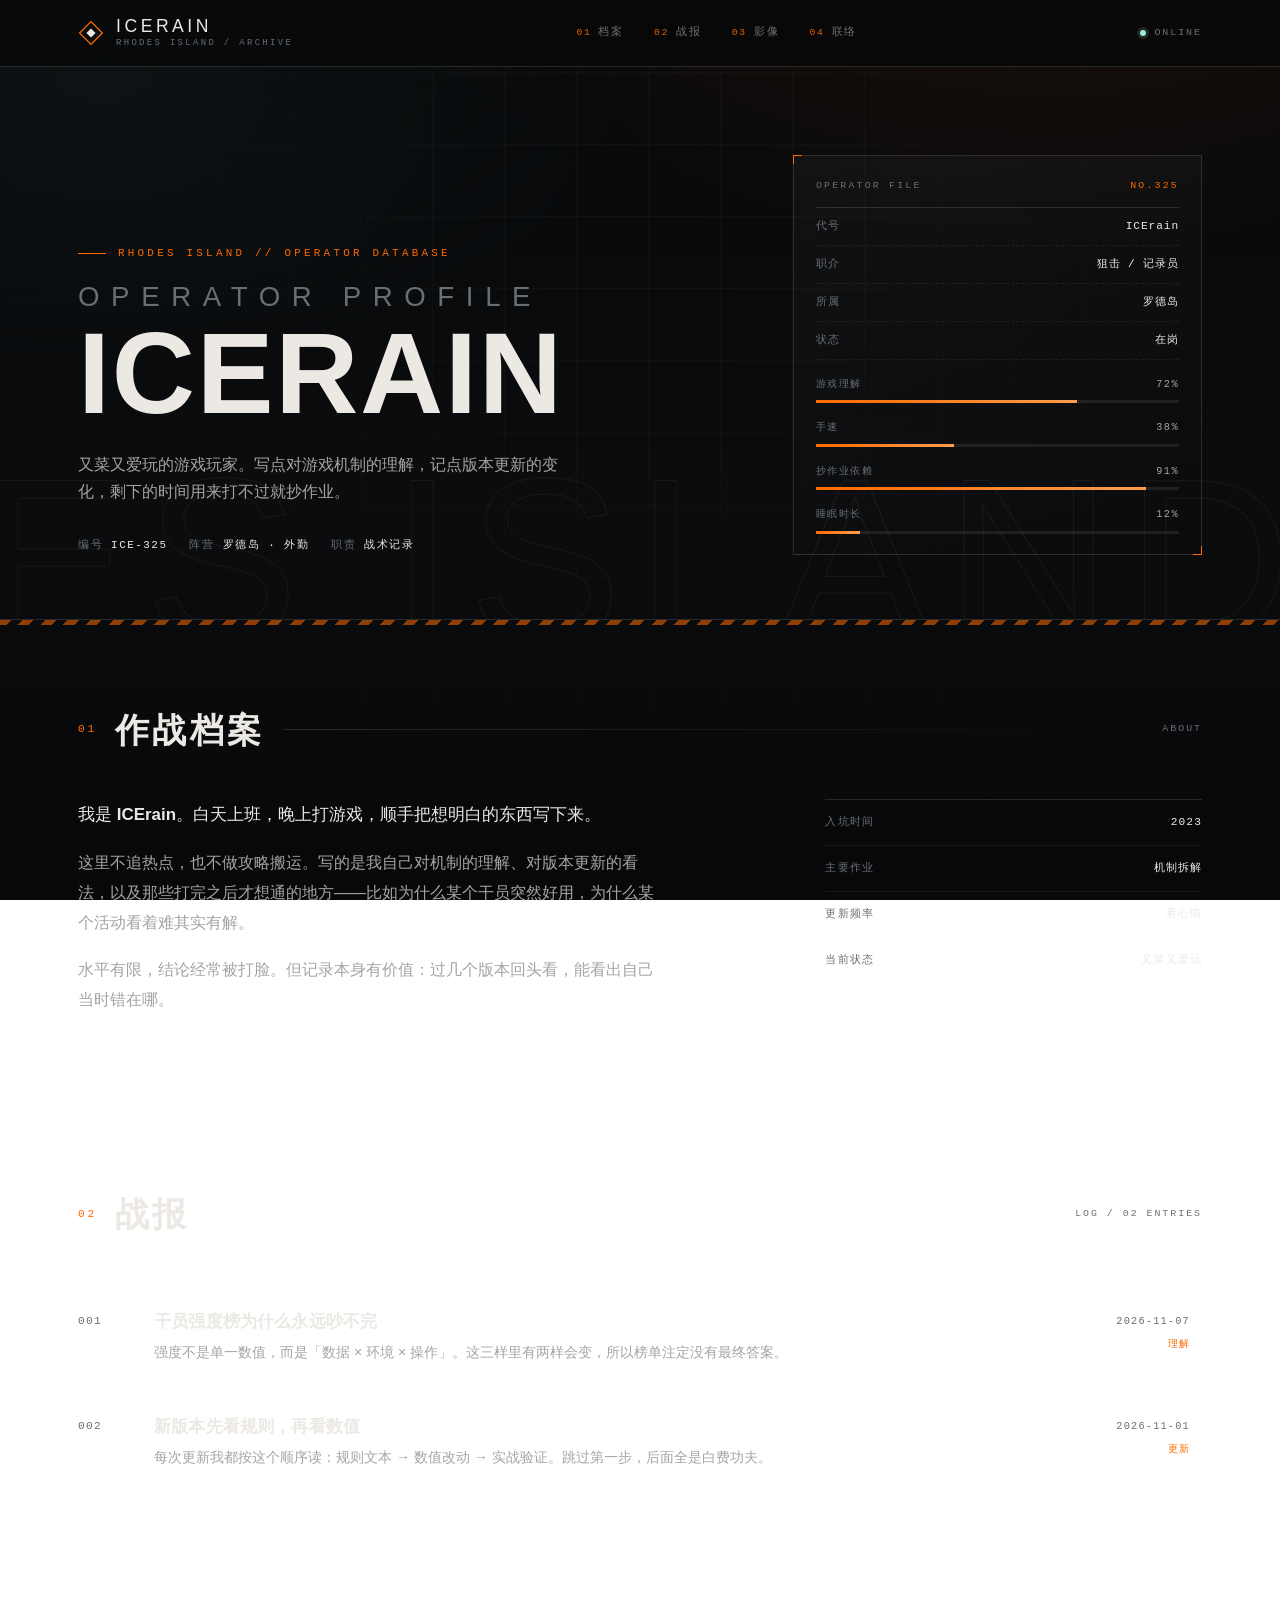
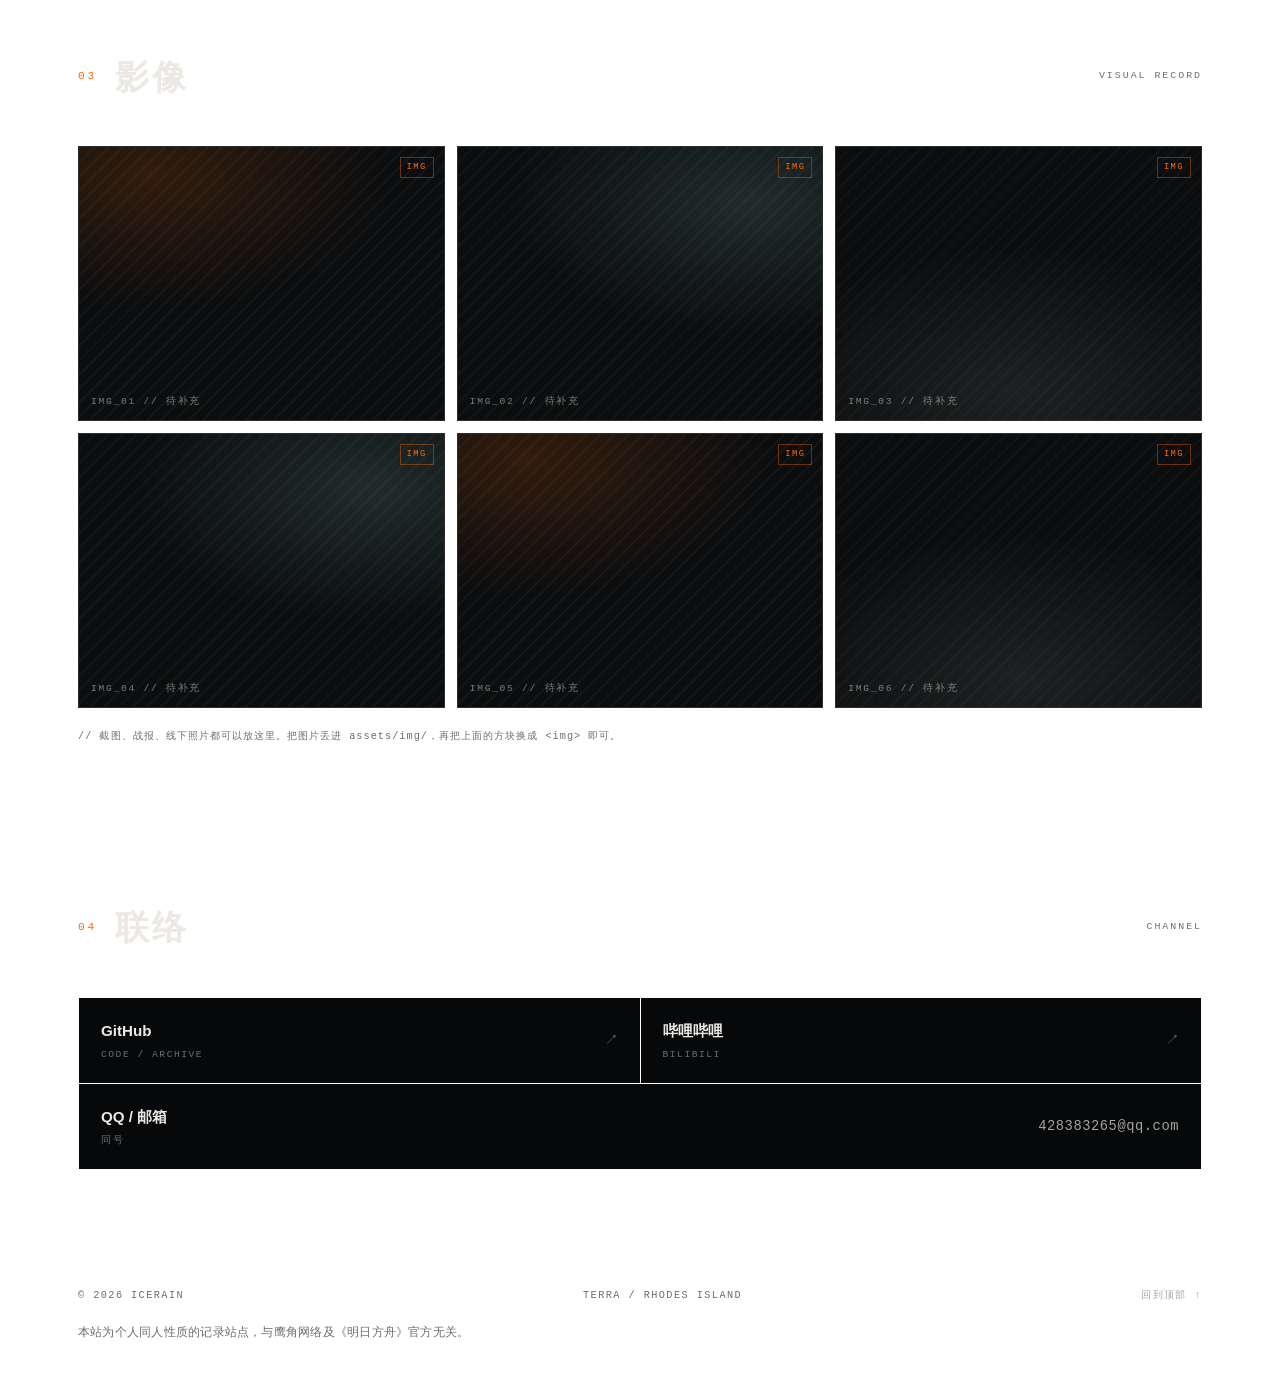
==== commit a55fe0ba: "content: 更新联络方式（B站链接、QQ/邮箱纯展示）" ====
--- a/index.html
+++ b/index.html
@@ -13,14 +13,14 @@
 <meta property="og:locale" content="zh_CN">
 <meta name="theme-color" content="#07080a">
 <link rel="icon" href="favicon.svg" type="image/svg+xml">
-<link rel="stylesheet" href="assets/style.css">
+<link rel="stylesheet" href="assets/style.css?v=4">
 </head>
 <body id="top">
 
 <header class="site-header">
   <div class="header-inner">
     <a class="brand" href="index.html">
-      <svg class="brand-mark" viewBox="0 0 32 32" aria-hidden="true">
+      <svg class="brand-mark" viewBox="0 0 32 32" width="26" height="26" aria-hidden="true">
         <path d="M16 2 L30 16 L16 30 L2 16 Z" fill="none" stroke="#ff6a00" stroke-width="1.6"/>
         <rect class="core" x="12" y="12" width="8" height="8" fill="#ece9e4" transform="rotate(45 16 16)"/>
       </svg>
@@ -189,20 +189,14 @@
           <span class="link-name">GitHub<small>code / archive</small></span>
           <span class="link-arrow">↗</span>
         </a>
-        <!-- 换成你的 B 站主页地址 -->
-        <a class="link" href="#" target="_blank" rel="noopener">
+        <a class="link" href="https://b23.tv/FDPX0qm" target="_blank" rel="noopener">
           <span class="link-name">哔哩哔哩<small>bilibili</small></span>
           <span class="link-arrow">↗</span>
         </a>
-        <!-- 换成你的小红书主页地址 -->
-        <a class="link" href="#" target="_blank" rel="noopener">
-          <span class="link-name">小红书<small>rednote</small></span>
-          <span class="link-arrow">↗</span>
-        </a>
-        <a class="link" href="mailto:hello@example.com">
-          <span class="link-name">邮箱<small>mail</small></span>
-          <span class="link-arrow">↗</span>
-        </a>
+        <div class="link link-static">
+          <span class="link-name">QQ / 邮箱<small>同号</small></span>
+          <span class="link-value">428383265@qq.com</span>
+        </div>
       </div>
     </div>
   </section>
--- a/assets/style.css
+++ b/assets/style.css
@@ -613,6 +613,21 @@
 }
 .link:hover .link-arrow { color: #0a0a0a; }
 
+/* 纯展示、不可点击的联系方式 */
+.link-static {
+  grid-column: 1 / -1;
+  cursor: default;
+}
+.link-static:hover { background: transparent; color: var(--ink); }
+
+.link-value {
+  font-family: var(--mono);
+  font-size: 0.86rem;
+  letter-spacing: 0.04em;
+  color: var(--ink-2);
+  user-select: all;
+}
+
 /* ---------- 页脚 ---------- */
 
 .site-footer {
@@ -798,13 +813,21 @@
 
 @media (max-width: 560px) {
   .wrap, .header-inner { padding: 0 18px; }
+  .header-inner { height: 56px; gap: 12px; }
   .hero { padding: 56px 0 44px; }
   .section { padding: 52px 0; }
   .section-sub { display: none; }
   .brand-sub { display: none; }
-  .brand-text { font-size: 0.95rem; letter-spacing: 0.14em; }
-  .nav { gap: 14px; }
-  .nav a { font-size: 0.66rem; letter-spacing: 0.08em; }
+  .brand-text { font-size: 0.9rem; letter-spacing: 0.12em; }
+  .nav {
+    gap: 12px;
+    min-width: 0;
+    overflow-x: auto;
+    scrollbar-width: none;
+    -webkit-overflow-scrolling: touch;
+  }
+  .nav::-webkit-scrollbar { display: none; }
+  .nav a { font-size: 0.66rem; letter-spacing: 0.06em; white-space: nowrap; flex: none; }
   .nav a .num { display: none; }
   .article-wrap { padding: 44px 18px 32px; }
   .tile { aspect-ratio: 1 / 1; }
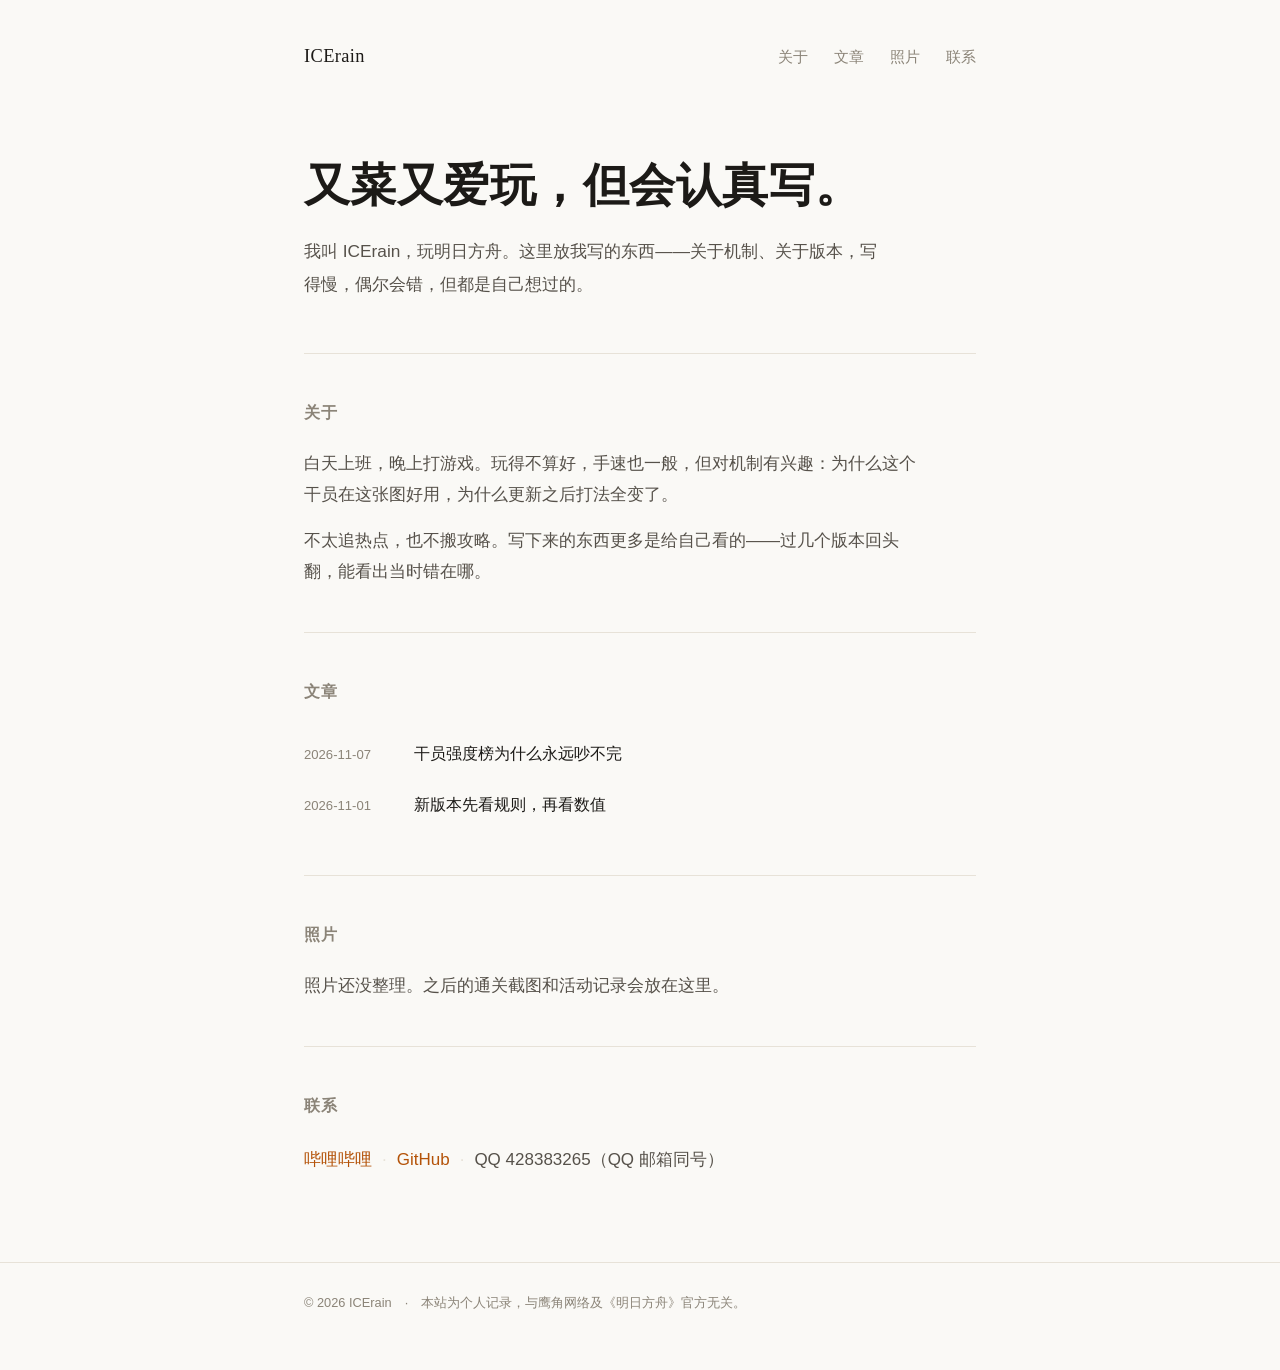
==== commit 366b9ae2: "redesign: 去掉 AI 味的装饰，改成安静的浅色排版" ====
--- a/index.html
+++ b/index.html
@@ -3,214 +3,77 @@
 <head>
 <meta charset="utf-8">
 <meta name="viewport" content="width=device-width, initial-scale=1">
-<title>ICErain · 战术档案</title>
-<meta name="description" content="ICErain 的个人档案：游戏理解、版本更新记录与影像。一个又菜又爱玩的玩家写的东西。">
+<title>ICErain</title>
+<meta name="description" content="ICErain 的个人主页。玩明日方舟，写点对机制和版本的理解。">
 <link rel="canonical" href="https://icerain325.com/">
 <meta property="og:url" content="https://icerain325.com/">
 <meta property="og:type" content="website">
-<meta property="og:title" content="ICErain · 战术档案">
-<meta property="og:description" content="游戏理解、版本更新记录与影像。">
-<meta property="og:locale" content="zh_CN">
-<meta name="theme-color" content="#07080a">
+<meta property="og:title" content="ICErain">
+<meta property="og:description" content="玩明日方舟，写点对机制和版本的理解。">
+<meta name="theme-color" content="#faf9f6">
 <link rel="icon" href="favicon.svg" type="image/svg+xml">
-<link rel="stylesheet" href="assets/style.css?v=4">
+<link rel="stylesheet" href="assets/style.css?v=5">
 </head>
-<body id="top">
+<body>
 
 <header class="site-header">
-  <div class="header-inner">
-    <a class="brand" href="index.html">
-      <svg class="brand-mark" viewBox="0 0 32 32" width="26" height="26" aria-hidden="true">
-        <path d="M16 2 L30 16 L16 30 L2 16 Z" fill="none" stroke="#ff6a00" stroke-width="1.6"/>
-        <rect class="core" x="12" y="12" width="8" height="8" fill="#ece9e4" transform="rotate(45 16 16)"/>
-      </svg>
-      <span class="brand-text">ICErain<span class="brand-sub">Rhodes Island / Archive</span></span>
-    </a>
-    <nav class="nav" aria-label="主导航">
-      <a href="#about"><span class="num">01</span>档案</a>
-      <a href="#posts"><span class="num">02</span>战报</a>
-      <a href="#gallery"><span class="num">03</span>影像</a>
-      <a href="#contact"><span class="num">04</span>联络</a>
+  <div class="wrap header-inner">
+    <a class="name" href="index.html">ICErain</a>
+    <nav class="nav" aria-label="导航">
+      <a href="#about">关于</a>
+      <a href="#posts">文章</a>
+      <a href="#photos">照片</a>
+      <a href="#contact">联系</a>
     </nav>
-    <span class="status"><i></i>Online</span>
   </div>
 </header>
 
 <main>
+  <div class="wrap">
 
-  <!-- ============ 首屏 ============ -->
-  <section class="hero">
-    <div class="wrap">
-      <div class="hero-watermark" aria-hidden="true">Rhodes Island</div>
-      <div class="hero-grid">
-        <div class="hero-main">
-          <p class="eyebrow">Rhodes Island // Operator Database</p>
-          <h1 class="hero-title">
-            <span class="ghost">Operator Profile</span>
-            ICErain
-          </h1>
-          <p class="hero-sub">又菜又爱玩的游戏玩家。写点对游戏机制的理解，记点版本更新的变化，剩下的时间用来打不过就抄作业。</p>
-          <div class="hero-meta">
-            <span>编号 <b>ICE-325</b></span>
-            <span>阵营 <b>罗德岛 · 外勤</b></span>
-            <span>职责 <b>战术记录</b></span>
-          </div>
-        </div>
+    <section class="intro">
+      <h1>又菜又爱玩，但会认真写。</h1>
+      <p class="lead">我叫 ICErain，玩明日方舟。这里放我写的东西——关于机制、关于版本，写得慢，偶尔会错，但都是自己想过的。</p>
+    </section>
 
-        <aside class="id-card" aria-label="干员档案">
-          <div class="id-head"><span>Operator File</span><b>No.325</b></div>
-          <div class="id-row"><span class="k">代号</span><span class="v">ICErain</span></div>
-          <div class="id-row"><span class="k">职介</span><span class="v">狙击 / 记录员</span></div>
-          <div class="id-row"><span class="k">所属</span><span class="v">罗德岛</span></div>
-          <div class="id-row"><span class="k">状态</span><span class="v">在岗</span></div>
+    <section class="section" id="about">
+      <h2>关于</h2>
+      <p>白天上班，晚上打游戏。玩得不算好，手速也一般，但对机制有兴趣：为什么这个干员在这张图好用，为什么更新之后打法全变了。</p>
+      <p>不太追热点，也不搬攻略。写下来的东西更多是给自己看的——过几个版本回头翻，能看出当时错在哪。</p>
+    </section>
 
-          <div class="stat">
-            <div class="stat-top"><span>游戏理解</span><b>72%</b></div>
-            <div class="bar"><i style="width:72%"></i></div>
-          </div>
-          <div class="stat">
-            <div class="stat-top"><span>手速</span><b>38%</b></div>
-            <div class="bar"><i style="width:38%"></i></div>
-          </div>
-          <div class="stat">
-            <div class="stat-top"><span>抄作业依赖</span><b>91%</b></div>
-            <div class="bar"><i style="width:91%"></i></div>
-          </div>
-          <div class="stat">
-            <div class="stat-top"><span>睡眠时长</span><b>12%</b></div>
-            <div class="bar"><i style="width:12%"></i></div>
-          </div>
-        </aside>
-      </div>
-    </div>
-  </section>
+    <section class="section" id="posts">
+      <h2>文章</h2>
+      <ul class="list">
+        <li>
+          <span class="date">2026-11-07</span>
+          <a href="posts/001.html">干员强度榜为什么永远吵不完</a>
+        </li>
+        <li>
+          <span class="date">2026-11-01</span>
+          <a href="posts/002.html">新版本先看规则，再看数值</a>
+        </li>
+      </ul>
+    </section>
 
-  <div class="hazard" aria-hidden="true"></div>
+    <section class="section" id="photos">
+      <h2>照片</h2>
+      <p>照片还没整理。之后的通关截图和活动记录会放在这里。</p>
+    </section>
 
-  <!-- ============ 档案 ============ -->
-  <section class="section" id="about">
-    <div class="wrap">
-      <div class="section-head">
-        <span class="section-num">01</span>
-        <h2 class="section-title">作战档案</h2>
-        <span class="section-line"></span>
-        <span class="section-sub">About</span>
-      </div>
+    <section class="section" id="contact">
+      <h2>联系</h2>
+      <p class="contact-line">
+        <a href="https://b23.tv/FDPX0qm" target="_blank" rel="noopener">哔哩哔哩</a><span class="sep">·</span><a href="https://github.com/ICErain325" target="_blank" rel="noopener">GitHub</a><span class="sep">·</span>QQ 428383265（QQ 邮箱同号）
+      </p>
+    </section>
 
-      <div class="about-grid">
-        <div class="about-text">
-          <p>我是 <strong>ICErain</strong>。白天上班，晚上打游戏，顺手把想明白的东西写下来。</p>
-          <p>这里不追热点，也不做攻略搬运。写的是我自己对机制的理解、对版本更新的看法，以及那些打完之后才想通的地方——比如为什么某个干员突然好用，为什么某个活动看着难其实有解。</p>
-          <p>水平有限，结论经常被打脸。但记录本身有价值：过几个版本回头看，能看出自己当时错在哪。</p>
-        </div>
-
-        <ul class="facts">
-          <li><span class="k">入坑时间</span><span class="v">2023</span></li>
-          <li><span class="k">主要作业</span><span class="v">机制拆解</span></li>
-          <li><span class="k">更新频率</span><span class="v">看心情</span></li>
-          <li><span class="k">当前状态</span><span class="v">又菜又爱玩</span></li>
-        </ul>
-      </div>
-    </div>
-  </section>
-
-  <!-- ============ 战报 ============ -->
-  <section class="section" id="posts">
-    <div class="wrap">
-      <div class="section-head">
-        <span class="section-num">02</span>
-        <h2 class="section-title">战报</h2>
-        <span class="section-line"></span>
-        <span class="section-sub">Log / 02 Entries</span>
-      </div>
-
-      <div class="posts">
-        <a class="post" href="posts/001.html">
-          <span class="post-idx">001</span>
-          <div>
-            <h3>干员强度榜为什么永远吵不完</h3>
-            <p>强度不是单一数值，而是「数据 × 环境 × 操作」。这三样里有两样会变，所以榜单注定没有最终答案。</p>
-          </div>
-          <div class="post-meta">
-            2026-11-07
-            <span class="tag">理解</span>
-          </div>
-        </a>
-
-        <a class="post" href="posts/002.html">
-          <span class="post-idx">002</span>
-          <div>
-            <h3>新版本先看规则，再看数值</h3>
-            <p>每次更新我都按这个顺序读：规则文本 → 数值改动 → 实战验证。跳过第一步，后面全是白费功夫。</p>
-          </div>
-          <div class="post-meta">
-            2026-11-01
-            <span class="tag">更新</span>
-          </div>
-        </a>
-      </div>
-    </div>
-  </section>
-
-  <!-- ============ 影像 ============ -->
-  <section class="section" id="gallery">
-    <div class="wrap">
-      <div class="section-head">
-        <span class="section-num">03</span>
-        <h2 class="section-title">影像</h2>
-        <span class="section-line"></span>
-        <span class="section-sub">Visual Record</span>
-      </div>
-
-      <div class="gallery">
-        <div class="tile"><span class="tile-tag">Img</span><span class="tile-label">IMG_01 // 待补充</span></div>
-        <div class="tile"><span class="tile-tag">Img</span><span class="tile-label">IMG_02 // 待补充</span></div>
-        <div class="tile"><span class="tile-tag">Img</span><span class="tile-label">IMG_03 // 待补充</span></div>
-        <div class="tile"><span class="tile-tag">Img</span><span class="tile-label">IMG_04 // 待补充</span></div>
-        <div class="tile"><span class="tile-tag">Img</span><span class="tile-label">IMG_05 // 待补充</span></div>
-        <div class="tile"><span class="tile-tag">Img</span><span class="tile-label">IMG_06 // 待补充</span></div>
-      </div>
-      <p class="gallery-note">// 截图、战报、线下照片都可以放这里。把图片丢进 assets/img/，再把上面的方块换成 &lt;img&gt; 即可。</p>
-    </div>
-  </section>
-
-  <!-- ============ 联络 ============ -->
-  <section class="section" id="contact">
-    <div class="wrap">
-      <div class="section-head">
-        <span class="section-num">04</span>
-        <h2 class="section-title">联络</h2>
-        <span class="section-line"></span>
-        <span class="section-sub">Channel</span>
-      </div>
-
-      <div class="links">
-        <a class="link" href="https://github.com/ICErain325" target="_blank" rel="noopener">
-          <span class="link-name">GitHub<small>code / archive</small></span>
-          <span class="link-arrow">↗</span>
-        </a>
-        <a class="link" href="https://b23.tv/FDPX0qm" target="_blank" rel="noopener">
-          <span class="link-name">哔哩哔哩<small>bilibili</small></span>
-          <span class="link-arrow">↗</span>
-        </a>
-        <div class="link link-static">
-          <span class="link-name">QQ / 邮箱<small>同号</small></span>
-          <span class="link-value">428383265@qq.com</span>
-        </div>
-      </div>
-    </div>
-  </section>
-
+  </div>
 </main>
 
 <footer class="site-footer">
   <div class="wrap">
-    <div class="footer-inner">
-      <span>© 2026 ICErain</span>
-      <span>Terra / Rhodes Island</span>
-      <a href="#top">回到顶部 ↑</a>
-    </div>
-    <p class="disclaimer">本站为个人同人性质的记录站点，与鹰角网络及《明日方舟》官方无关。</p>
+    <p>© 2026 ICErain　·　本站为个人记录，与鹰角网络及《明日方舟》官方无关。</p>
   </div>
 </footer>
 
--- a/assets/style.css
+++ b/assets/style.css
@@ -1,27 +1,20 @@
 /* =========================================================
-   ICErain — 战术档案
-   明日方舟 / 罗德岛 风格：黑底、细线、橙高亮、技术标注
-   改主色：只改 :root 里的 --accent
+   ICErain — 安静版
+   原则：不加装饰，靠字号、留白和内容撑。
+   只有一条强调色，用在链接上。
    ========================================================= */
 
 :root {
-  --bg: #07080a;
-  --bg-2: #0b0d0f;
-  --panel: #0e1013;
-  --line: rgba(236, 233, 228, 0.14);
-  --line-soft: rgba(236, 233, 228, 0.07);
-  --ink: #ece9e4;
-  --ink-2: #a4a5a3;
-  --ink-3: #6b6e71;
-  --accent: #ff6a00;
-  --accent-dim: rgba(255, 106, 0, 0.14);
-  --mint: #9fe8dc;
-  --mono: ui-monospace, "SF Mono", "Cascadia Mono", Consolas, "Liberation Mono", monospace;
-  --display: "Bahnschrift Condensed", "DIN Alternate", "Arial Narrow", Impact, sans-serif;
+  --bg: #faf9f6;
+  --ink: #1c1a17;
+  --ink-2: #56514a;
+  --ink-3: #8b8478;
+  --line: #e7e2d8;
+  --accent: #b45309;
+  --serif: "Noto Serif SC", "Songti SC", "STSong", "SimSun", Georgia, serif;
   --sans: -apple-system, BlinkMacSystemFont, "Segoe UI", "PingFang SC",
-    "Microsoft YaHei", "Noto Sans SC", sans-serif;
-  --max: 1180px;
-  --ease: cubic-bezier(0.2, 0.7, 0.3, 1);
+    "Hiragino Sans GB", "Microsoft YaHei", "Noto Sans SC", sans-serif;
+  --max: 720px;
 }
 
 *,
@@ -32,803 +25,274 @@
 
 @media (prefers-reduced-motion: reduce) {
   html { scroll-behavior: auto; }
-  *, *::before, *::after {
-    animation-duration: 0.01ms !important;
-    transition-duration: 0.01ms !important;
-  }
 }
 
 body {
   margin: 0;
-  background:
-    radial-gradient(1100px 520px at 82% -8%, rgba(255, 106, 0, 0.09), transparent 62%),
-    radial-gradient(900px 500px at 8% 8%, rgba(159, 232, 220, 0.045), transparent 60%),
-    linear-gradient(180deg, #07080a 0%, #0a0c0e 55%, #07080a 100%);
-  background-attachment: fixed;
+  background: var(--bg);
   color: var(--ink);
   font-family: var(--sans);
-  font-size: 16px;
-  line-height: 1.7;
+  font-size: 17px;
+  line-height: 1.8;
   -webkit-font-smoothing: antialiased;
   text-rendering: optimizeLegibility;
 }
 
-/* 细网格背景 */
-body::before {
-  content: "";
-  position: fixed;
-  inset: 0;
-  z-index: 0;
-  pointer-events: none;
-  background-image:
-    linear-gradient(var(--line-soft) 1px, transparent 1px),
-    linear-gradient(90deg, var(--line-soft) 1px, transparent 1px);
-  background-size: 72px 72px;
-  -webkit-mask-image: radial-gradient(circle at 50% 26%, #000 0%, transparent 78%);
-  mask-image: radial-gradient(circle at 50% 26%, #000 0%, transparent 78%);
-  opacity: 0.55;
-}
+a { color: var(--accent); text-decoration: none; }
+a:hover { text-decoration: underline; text-underline-offset: 3px; }
+
+::selection { background: #f0dcc4; }
+
+:focus-visible { outline: 2px solid var(--accent); outline-offset: 3px; border-radius: 2px; }
 
 img { max-width: 100%; display: block; }
-
-a { color: var(--accent); text-decoration: none; }
-a:hover { color: #ff8a33; }
-
-::selection { background: var(--accent); color: #0a0a0a; }
-
-:focus-visible {
-  outline: 2px solid var(--accent);
-  outline-offset: 3px;
-}
 
 .wrap {
   width: 100%;
   max-width: var(--max);
   margin: 0 auto;
-  padding: 0 28px;
-}
-
-/* ---------- 顶部导航 ---------- */
-
-.site-header {
-  position: sticky;
-  top: 0;
-  z-index: 50;
-  background: rgba(7, 8, 10, 0.78);
-  -webkit-backdrop-filter: blur(14px) saturate(140%);
-  backdrop-filter: blur(14px) saturate(140%);
-  border-bottom: 1px solid var(--line);
-}
+  padding: 0 24px;
+}
+
+/* ---------- 页头 ---------- */
+
+.site-header { padding: 40px 0 0; }
 
 .header-inner {
-  max-width: var(--max);
-  margin: 0 auto;
-  padding: 0 28px;
-  height: 66px;
+  display: flex;
+  align-items: baseline;
+  justify-content: space-between;
+  gap: 24px;
+  padding-bottom: 28px;
+}
+
+.name {
+  font-family: var(--serif);
+  font-size: 1.15rem;
+  letter-spacing: 0.02em;
+  color: var(--ink);
+}
+.name:hover { text-decoration: none; color: var(--accent); }
+
+.nav { display: flex; gap: 26px; }
+
+.nav a {
+  font-size: 0.92rem;
+  color: var(--ink-3);
+  transition: color 0.15s ease;
+}
+.nav a:hover { color: var(--ink); text-decoration: none; }
+
+/* ---------- 首屏 ---------- */
+
+.intro { padding: 56px 0 52px; }
+
+.intro h1 {
+  margin: 0 0 20px;
+  font-family: var(--serif);
+  font-size: clamp(2rem, 6vw, 2.9rem);
+  font-weight: 600;
+  line-height: 1.25;
+  letter-spacing: 0.01em;
+}
+
+.intro .lead {
+  margin: 0;
+  max-width: 34em;
+  font-size: 1.08rem;
+  line-height: 1.9;
+  color: var(--ink-2);
+}
+
+/* ---------- 区块 ---------- */
+
+.section { padding: 44px 0; border-top: 1px solid var(--line); }
+
+.section h2 {
+  margin: 0 0 22px;
+  font-family: var(--serif);
+  font-size: 1.02rem;
+  font-weight: 600;
+  letter-spacing: 0.06em;
+  color: var(--ink-3);
+}
+
+.section p { margin: 0 0 16px; color: var(--ink-2); max-width: 36em; }
+.section p:last-child { margin-bottom: 0; }
+
+/* ---------- 文章列表 ---------- */
+
+.list { margin: 0; padding: 0; list-style: none; }
+
+.list li {
+  display: flex;
+  align-items: baseline;
+  gap: 18px;
+  padding: 11px 0;
+}
+
+.list .date {
+  flex: none;
+  width: 92px;
+  font-size: 0.82rem;
+  color: var(--ink-3);
+  font-variant-numeric: tabular-nums;
+}
+
+.list a {
+  color: var(--ink);
+  font-size: 1.02rem;
+}
+.list a:hover { color: var(--accent); }
+
+/* ---------- 照片 ---------- */
+
+.photos {
+  display: grid;
+  grid-template-columns: repeat(2, 1fr);
+  gap: 12px;
+}
+
+.photos img,
+.photos .empty {
+  width: 100%;
+  aspect-ratio: 4 / 3;
+  object-fit: cover;
+  border-radius: 3px;
+  background: #f0ece3;
+}
+
+.photos .empty {
   display: flex;
   align-items: center;
-  justify-content: space-between;
-  gap: 24px;
-}
-
-.brand { display: flex; align-items: center; gap: 12px; color: var(--ink); }
-.brand:hover { color: var(--ink); }
-
-.brand-mark { width: 26px; height: 26px; flex: none; }
-.brand-mark path, .brand-mark rect { transition: fill 0.2s var(--ease); }
-.brand:hover .brand-mark .core { fill: var(--accent); }
-
-.brand-text {
-  font-family: var(--display);
-  font-size: 1.1rem;
-  letter-spacing: 0.2em;
-  text-transform: uppercase;
-  line-height: 1;
-}
-
-.brand-sub {
-  display: block;
-  margin-top: 4px;
-  font-family: var(--mono);
-  font-size: 0.56rem;
-  letter-spacing: 0.26em;
-  color: var(--ink-3);
-  text-transform: uppercase;
-}
-
-.nav { display: flex; align-items: center; gap: 30px; }
-
-.nav a {
-  position: relative;
-  display: flex;
-  align-items: baseline;
-  gap: 7px;
-  font-family: var(--mono);
-  font-size: 0.7rem;
-  letter-spacing: 0.16em;
-  color: var(--ink-3);
-  text-transform: uppercase;
-  transition: color 0.18s var(--ease);
-}
-.nav a .num { color: var(--accent); font-size: 0.6rem; opacity: 0.9; }
-.nav a:hover { color: var(--ink); }
-.nav a::after {
-  content: "";
-  position: absolute;
-  left: 0;
-  right: 0;
-  bottom: -6px;
-  height: 1px;
-  background: var(--accent);
-  transform: scaleX(0);
-  transform-origin: left;
-  transition: transform 0.22s var(--ease);
-}
-.nav a:hover::after { transform: scaleX(1); }
-
-.status {
-  display: flex;
-  align-items: center;
-  gap: 8px;
-  font-family: var(--mono);
-  font-size: 0.62rem;
-  letter-spacing: 0.2em;
-  color: var(--ink-3);
-  text-transform: uppercase;
-  white-space: nowrap;
-}
-.status i {
-  width: 6px;
-  height: 6px;
-  border-radius: 50%;
-  background: var(--mint);
-  box-shadow: 0 0 0 3px rgba(159, 232, 220, 0.14);
-}
-
-/* ---------- 首屏 ---------- */
-
-.hero {
-  position: relative;
-  z-index: 1;
-  padding: 88px 0 64px;
-  border-bottom: 1px solid var(--line);
-  overflow: hidden;
-}
-
-.hero-watermark {
-  position: absolute;
-  right: -2%;
-  bottom: -6%;
-  z-index: -1;
-  font-family: var(--display);
-  font-size: clamp(6rem, 18vw, 17rem);
-  letter-spacing: 0.06em;
-  line-height: 0.8;
-  color: transparent;
-  -webkit-text-stroke: 1px rgba(236, 233, 228, 0.06);
-  text-transform: uppercase;
-  user-select: none;
-  pointer-events: none;
-  white-space: nowrap;
-}
-
-.hero-grid {
-  display: grid;
-  grid-template-columns: minmax(0, 1.45fr) minmax(300px, 0.9fr);
-  gap: 56px;
-  align-items: end;
-}
-
-.eyebrow {
-  display: flex;
-  align-items: center;
-  gap: 12px;
-  margin: 0 0 22px;
-  font-family: var(--mono);
-  font-size: 0.68rem;
-  letter-spacing: 0.3em;
-  color: var(--accent);
-  text-transform: uppercase;
-}
-.eyebrow::before {
-  content: "";
-  width: 28px;
-  height: 1px;
-  background: var(--accent);
-}
-
-.hero-title {
+  justify-content: center;
+  grid-column: 1 / -1;
+  aspect-ratio: 16 / 6;
+  font-size: 0.84rem;
+  color: var(--ink-3);
+}
+
+.note {
+  margin: 16px 0 0;
+  font-size: 0.84rem;
+  color: var(--ink-3);
+}
+
+/* ---------- 联系 ---------- */
+
+.contact-line {
   margin: 0;
-  font-family: var(--display);
-  font-size: clamp(3.4rem, 9vw, 7.2rem);
-  line-height: 0.88;
-  letter-spacing: 0.015em;
-  text-transform: uppercase;
-  font-weight: 700;
-}
-
-.hero-title .ghost {
-  display: block;
-  font-size: 0.24em;
-  letter-spacing: 0.42em;
-  color: var(--ink-3);
-  -webkit-text-stroke: 0;
-  margin-bottom: 14px;
-  font-weight: 400;
-}
-
-.hero-sub {
-  margin: 26px 0 0;
-  max-width: 30em;
-  font-size: 1.02rem;
   color: var(--ink-2);
-}
-
-.hero-meta {
-  display: flex;
-  flex-wrap: wrap;
-  gap: 10px 22px;
-  margin-top: 30px;
-  font-family: var(--mono);
-  font-size: 0.68rem;
-  letter-spacing: 0.14em;
-  color: var(--ink-3);
-  text-transform: uppercase;
-}
-.hero-meta b { color: var(--ink); font-weight: 500; }
-
-/* 档案卡 */
-.id-card {
-  position: relative;
-  border: 1px solid var(--line);
-  background: linear-gradient(160deg, rgba(255, 255, 255, 0.035), rgba(255, 255, 255, 0));
-  padding: 22px 22px 20px;
-}
-
-.id-card::before,
-.id-card::after {
-  content: "";
-  position: absolute;
-  width: 9px;
-  height: 9px;
-  border: 1px solid var(--accent);
-}
-.id-card::before { top: -1px; left: -1px; border-right: 0; border-bottom: 0; }
-.id-card::after { bottom: -1px; right: -1px; border-left: 0; border-top: 0; }
-
-.id-head {
-  display: flex;
-  justify-content: space-between;
-  align-items: baseline;
-  padding-bottom: 12px;
-  border-bottom: 1px solid var(--line);
-  font-family: var(--mono);
-  font-size: 0.62rem;
-  letter-spacing: 0.22em;
-  color: var(--ink-3);
-  text-transform: uppercase;
-}
-.id-head b { color: var(--accent); font-weight: 500; }
-
-.id-row {
-  display: flex;
-  justify-content: space-between;
-  gap: 16px;
-  padding: 9px 0;
-  border-bottom: 1px dashed var(--line-soft);
-  font-family: var(--mono);
-  font-size: 0.7rem;
-  letter-spacing: 0.08em;
-}
-.id-row:last-of-type { border-bottom: 0; }
-.id-row .k { color: var(--ink-3); text-transform: uppercase; }
-.id-row .v { color: var(--ink); text-align: right; }
-
-.stat { margin-top: 16px; }
-.stat-top {
-  display: flex;
-  justify-content: space-between;
-  font-family: var(--mono);
-  font-size: 0.64rem;
-  letter-spacing: 0.14em;
-  color: var(--ink-3);
-  text-transform: uppercase;
-}
-.stat-top b { color: var(--ink-2); font-weight: 500; }
-.bar {
-  height: 3px;
-  margin-top: 7px;
-  background: rgba(255, 255, 255, 0.08);
-  overflow: hidden;
-}
-.bar i {
-  display: block;
-  height: 100%;
-  background: linear-gradient(90deg, var(--accent), #ff9d4d);
-}
-
-/* 警示条纹 */
-.hazard {
-  height: 5px;
-  background: repeating-linear-gradient(
-    135deg,
-    var(--accent) 0 8px,
-    #0b0d0f 8px 16px
-  );
-  opacity: 0.55;
-}
-
-/* ---------- 区块 ---------- */
-
-.section {
-  position: relative;
-  z-index: 1;
-  padding: 76px 0;
-  border-bottom: 1px solid var(--line-soft);
-}
-
-.section-head {
-  display: flex;
-  align-items: center;
-  gap: 18px;
-  margin-bottom: 40px;
-}
-
-.section-num {
-  font-family: var(--mono);
-  font-size: 0.7rem;
-  letter-spacing: 0.24em;
-  color: var(--accent);
-}
-
-.section-title {
-  margin: 0;
-  font-family: var(--display);
-  font-size: clamp(1.5rem, 3.2vw, 2.15rem);
-  letter-spacing: 0.1em;
-  text-transform: uppercase;
-  font-weight: 700;
-  white-space: nowrap;
-}
-
-.section-line {
-  flex: 1;
-  height: 1px;
-  background: linear-gradient(90deg, var(--line), transparent);
-}
-
-.section-sub {
-  font-family: var(--mono);
-  font-size: 0.62rem;
-  letter-spacing: 0.2em;
-  color: var(--ink-3);
-  text-transform: uppercase;
-  white-space: nowrap;
-}
-
-/* 关于 */
-.about-grid {
-  display: grid;
-  grid-template-columns: minmax(0, 1.3fr) minmax(260px, 0.7fr);
-  gap: 48px;
-}
-
-.about-text p {
-  margin: 0 0 18px;
-  color: var(--ink-2);
-  font-size: 1rem;
-  line-height: 1.85;
-  max-width: 36em;
-}
-.about-text p:first-child { color: var(--ink); font-size: 1.06rem; }
-.about-text strong { color: var(--ink); font-weight: 600; }
-
-.facts {
+  line-height: 2.1;
+}
+
+.contact-line .sep {
+  margin: 0 10px;
+  color: var(--line);
+}
+
+/* ---------- 页脚 ---------- */
+
+.site-footer {
+  margin-top: 40px;
+  padding: 28px 0 56px;
   border-top: 1px solid var(--line);
-  margin: 0;
-  padding: 0;
-  list-style: none;
-}
-.facts li {
-  display: flex;
-  justify-content: space-between;
-  gap: 18px;
-  padding: 13px 0;
-  border-bottom: 1px solid var(--line-soft);
-  font-family: var(--mono);
-  font-size: 0.7rem;
-  letter-spacing: 0.1em;
-  text-transform: uppercase;
-}
-.facts .k { color: var(--ink-3); }
-.facts .v { color: var(--ink); text-align: right; }
-
-/* 文章列表 */
-.posts { border-top: 1px solid var(--line); }
-
-.post {
-  display: grid;
-  grid-template-columns: 54px minmax(0, 1fr) auto;
-  gap: 22px;
-  align-items: start;
-  padding: 24px 12px 24px 0;
-  border-bottom: 1px solid var(--line-soft);
-  color: var(--ink);
-  transition: background 0.22s var(--ease), padding-left 0.22s var(--ease);
-}
-.post:hover {
-  color: var(--ink);
-  background: linear-gradient(90deg, var(--accent-dim), transparent 72%);
-  padding-left: 14px;
-}
-
-.post-idx {
-  font-family: var(--mono);
-  font-size: 0.7rem;
-  letter-spacing: 0.12em;
-  color: var(--ink-3);
-  padding-top: 3px;
-}
-
-.post h3 {
-  margin: 0 0 6px;
-  font-size: 1.08rem;
-  font-weight: 600;
-  line-height: 1.5;
-  letter-spacing: 0.01em;
-}
-.post p {
-  margin: 0;
-  font-size: 0.88rem;
-  color: var(--ink-2);
-  line-height: 1.7;
-  max-width: 46em;
-}
-
-.post-meta {
-  font-family: var(--mono);
-  font-size: 0.64rem;
-  letter-spacing: 0.12em;
-  color: var(--ink-3);
-  text-align: right;
-  white-space: nowrap;
-  padding-top: 4px;
-}
-.post-meta .tag {
-  display: block;
-  margin-top: 6px;
-  color: var(--accent);
-  text-transform: uppercase;
-}
-
-/* 照片墙 */
-.gallery {
-  display: grid;
-  grid-template-columns: repeat(3, minmax(0, 1fr));
-  gap: 12px;
-}
-
-.tile {
-  position: relative;
-  aspect-ratio: 4 / 3;
-  border: 1px solid var(--line);
-  overflow: hidden;
-  background: var(--bg-2);
-  transition: border-color 0.22s var(--ease), transform 0.22s var(--ease);
-}
-.tile:hover { border-color: var(--accent); transform: translateY(-2px); }
-
-.tile::before {
-  content: "";
-  position: absolute;
-  inset: 0;
-  background:
-    radial-gradient(120% 90% at 20% 10%, rgba(255, 106, 0, 0.16), transparent 55%),
-    repeating-linear-gradient(135deg, rgba(255, 255, 255, 0.035) 0 2px, transparent 2px 10px);
-}
-.tile:nth-child(2n)::before {
-  background:
-    radial-gradient(120% 90% at 80% 20%, rgba(159, 232, 220, 0.14), transparent 55%),
-    repeating-linear-gradient(135deg, rgba(255, 255, 255, 0.03) 0 2px, transparent 2px 10px);
-}
-.tile:nth-child(3n)::before {
-  background:
-    radial-gradient(120% 90% at 50% 90%, rgba(255, 255, 255, 0.08), transparent 60%),
-    repeating-linear-gradient(135deg, rgba(255, 255, 255, 0.025) 0 2px, transparent 2px 10px);
-}
-
-.tile-label {
-  position: absolute;
-  left: 12px;
-  bottom: 10px;
-  font-family: var(--mono);
-  font-size: 0.6rem;
-  letter-spacing: 0.18em;
-  color: rgba(236, 233, 228, 0.5);
-  text-transform: uppercase;
-}
-.tile-tag {
-  position: absolute;
-  top: 10px;
-  right: 10px;
-  font-family: var(--mono);
-  font-size: 0.55rem;
-  letter-spacing: 0.16em;
-  color: var(--accent);
-  border: 1px solid rgba(255, 106, 0, 0.4);
-  padding: 2px 6px;
-  text-transform: uppercase;
-}
-
-.gallery-note {
-  margin: 20px 0 0;
-  font-family: var(--mono);
-  font-size: 0.64rem;
-  letter-spacing: 0.1em;
-  color: var(--ink-3);
-}
-
-/* 联络 */
-.links {
-  display: grid;
-  grid-template-columns: repeat(2, minmax(0, 1fr));
-  gap: 1px;
-  background: var(--line);
-  border: 1px solid var(--line);
-}
-
-.link {
-  display: flex;
-  align-items: center;
-  justify-content: space-between;
-  gap: 16px;
-  padding: 20px 22px;
-  background: var(--bg);
-  color: var(--ink);
-  transition: background 0.2s var(--ease), color 0.2s var(--ease);
-}
-.link:hover { background: var(--accent); color: #0a0a0a; }
-
-.link-name {
-  display: flex;
-  flex-direction: column;
-  gap: 3px;
-  font-size: 0.95rem;
-  font-weight: 600;
-}
-.link-name small {
-  font-family: var(--mono);
-  font-size: 0.6rem;
-  letter-spacing: 0.16em;
-  color: var(--ink-3);
-  text-transform: uppercase;
-  font-weight: 400;
-}
-.link:hover .link-name small { color: rgba(10, 10, 10, 0.6); }
-
-.link-arrow {
-  font-family: var(--mono);
   font-size: 0.8rem;
   color: var(--ink-3);
 }
-.link:hover .link-arrow { color: #0a0a0a; }
-
-/* 纯展示、不可点击的联系方式 */
-.link-static {
-  grid-column: 1 / -1;
-  cursor: default;
-}
-.link-static:hover { background: transparent; color: var(--ink); }
-
-.link-value {
-  font-family: var(--mono);
-  font-size: 0.86rem;
-  letter-spacing: 0.04em;
-  color: var(--ink-2);
-  user-select: all;
-}
-
-/* ---------- 页脚 ---------- */
-
-.site-footer {
-  position: relative;
-  z-index: 1;
-  padding: 40px 0 56px;
-}
-
-.footer-inner {
-  display: flex;
-  flex-wrap: wrap;
-  gap: 14px;
-  justify-content: space-between;
-  align-items: baseline;
-  font-family: var(--mono);
-  font-size: 0.64rem;
-  letter-spacing: 0.14em;
-  color: var(--ink-3);
-  text-transform: uppercase;
-}
-.footer-inner a { color: var(--ink-2); }
-.footer-inner a:hover { color: var(--accent); }
-
-.disclaimer {
-  margin: 18px 0 0;
-  font-size: 0.72rem;
-  color: var(--ink-3);
-  letter-spacing: 0.02em;
-  text-transform: none;
-  font-family: var(--sans);
-}
+.site-footer p { margin: 0; }
 
 /* ---------- 文章页 ---------- */
 
-.article-wrap {
-  position: relative;
-  z-index: 1;
-  max-width: 780px;
-  margin: 0 auto;
-  padding: 64px 28px 40px;
-}
-
-.back {
-  display: inline-flex;
-  align-items: center;
-  gap: 8px;
-  margin-bottom: 28px;
-  font-family: var(--mono);
-  font-size: 0.68rem;
-  letter-spacing: 0.18em;
-  color: var(--ink-3);
-  text-transform: uppercase;
-}
-.back:hover { color: var(--accent); }
+.article { padding: 52px 0 24px; }
 
 .article h1 {
-  margin: 0 0 16px;
-  font-family: var(--sans);
-  font-size: clamp(1.7rem, 4vw, 2.3rem);
-  line-height: 1.3;
-  letter-spacing: -0.01em;
-  font-weight: 700;
-}
-
-.article-meta {
-  display: flex;
-  flex-wrap: wrap;
-  gap: 8px 20px;
-  padding-bottom: 26px;
-  border-bottom: 1px solid var(--line);
-  font-family: var(--mono);
-  font-size: 0.64rem;
-  letter-spacing: 0.16em;
-  color: var(--ink-3);
-  text-transform: uppercase;
-}
-.article-meta b { color: var(--accent); font-weight: 500; }
+  margin: 0 0 12px;
+  font-family: var(--serif);
+  font-size: clamp(1.6rem, 4.4vw, 2.1rem);
+  font-weight: 600;
+  line-height: 1.4;
+}
+
+.article .meta {
+  margin: 0 0 34px;
+  font-size: 0.82rem;
+  color: var(--ink-3);
+}
 
 .article p {
   margin: 0 0 18px;
+  font-size: 1.02rem;
+  line-height: 1.95;
+  color: var(--ink);
+}
+
+.article h2 {
+  margin: 40px 0 12px;
+  font-family: var(--serif);
+  font-size: 1.14rem;
+  font-weight: 600;
+  color: var(--ink);
+}
+
+.article ul, .article ol {
+  margin: 0 0 18px;
+  padding-left: 1.3em;
+  color: var(--ink);
+}
+.article li { margin: 6px 0; line-height: 1.9; }
+
+.article blockquote {
+  margin: 28px 0;
+  padding-left: 18px;
+  border-left: 2px solid var(--accent);
   color: var(--ink-2);
-  font-size: 1rem;
-  line-height: 1.9;
-}
-
-.article h2 {
-  margin: 44px 0 14px;
-  padding-left: 14px;
-  border-left: 2px solid var(--accent);
-  font-size: 1.22rem;
-  line-height: 1.5;
-  color: var(--ink);
-  font-weight: 600;
-}
-
-.article ul, .article ol { margin: 0 0 18px; padding-left: 1.3em; color: var(--ink-2); }
-.article li { margin: 7px 0; }
-
-.article blockquote {
-  margin: 26px 0;
-  padding: 16px 20px;
-  border: 1px solid var(--line);
-  border-left: 2px solid var(--accent);
-  background: rgba(255, 255, 255, 0.02);
-  color: var(--ink-2);
-  font-size: 0.96rem;
-}
-.article blockquote p:last-child { margin: 0; }
+}
+.article blockquote p:last-child { margin-bottom: 0; }
+
+.article a { border-bottom: 1px solid #e0c4a6; }
+.article a:hover { text-decoration: none; }
+
+.article img { margin: 26px 0; border-radius: 3px; }
 
 .article code {
-  font-family: var(--mono);
-  font-size: 0.86em;
-  background: rgba(255, 255, 255, 0.06);
-  border: 1px solid var(--line-soft);
-  padding: 0.1em 0.4em;
-}
-
-.article a {
-  color: var(--accent);
-  border-bottom: 1px solid rgba(255, 106, 0, 0.3);
-}
-
-.article img {
-  margin: 26px 0;
-  border: 1px solid var(--line);
+  font-family: ui-monospace, Consolas, monospace;
+  font-size: 0.88em;
+  background: #f0ece3;
+  padding: 0.1em 0.35em;
+  border-radius: 2px;
+}
+
+.back {
+  display: inline-block;
+  margin-bottom: 30px;
+  font-size: 0.88rem;
+  color: var(--ink-3);
 }
 
 /* ---------- 404 ---------- */
 
-.notfound {
-  position: relative;
-  z-index: 1;
-  min-height: 66vh;
-  display: flex;
-  flex-direction: column;
-  justify-content: center;
-  padding: 60px 0;
-}
-.notfound .big {
-  margin: 0;
-  font-family: var(--display);
-  font-size: clamp(5rem, 16vw, 12rem);
-  line-height: 0.85;
-  letter-spacing: 0.04em;
-  color: transparent;
-  -webkit-text-stroke: 1px rgba(236, 233, 228, 0.25);
-}
+.notfound { padding: 100px 0 120px; }
 .notfound h1 {
-  margin: 8px 0 12px;
-  font-size: 1.4rem;
-  letter-spacing: 0.04em;
-}
-.notfound p { margin: 0 0 26px; color: var(--ink-2); }
-
-.btn {
-  display: inline-flex;
-  align-items: center;
-  gap: 10px;
-  padding: 11px 22px;
-  border: 1px solid var(--accent);
-  color: var(--accent);
-  font-family: var(--mono);
-  font-size: 0.7rem;
-  letter-spacing: 0.2em;
-  text-transform: uppercase;
-  transition: background 0.2s var(--ease), color 0.2s var(--ease);
-}
-.btn:hover { background: var(--accent); color: #0a0a0a; }
-
-/* ---------- 响应式 ---------- */
-
-@media (max-width: 900px) {
-  .hero-grid { grid-template-columns: 1fr; gap: 40px; align-items: start; }
-  .about-grid { grid-template-columns: 1fr; gap: 32px; }
-  .gallery { grid-template-columns: repeat(2, minmax(0, 1fr)); }
-  .links { grid-template-columns: 1fr; }
+  margin: 0 0 12px;
+  font-family: var(--serif);
+  font-size: 1.7rem;
+  font-weight: 600;
+}
+.notfound p { margin: 0 0 28px; color: var(--ink-2); }
+
+/* ---------- 小屏 ---------- */
+
+@media (max-width: 560px) {
+  body { font-size: 16px; }
+  .wrap { padding: 0 20px; }
+  .site-header { padding-top: 28px; }
+  .header-inner { padding-bottom: 20px; gap: 14px; }
   .nav { gap: 18px; }
-  .status { display: none; }
-  .post { grid-template-columns: 40px minmax(0, 1fr); }
-  .post-meta { grid-column: 2; text-align: left; padding-top: 0; }
-  .post-meta .tag { display: inline; margin-left: 10px; }
-}
-
-@media (max-width: 560px) {
-  .wrap, .header-inner { padding: 0 18px; }
-  .header-inner { height: 56px; gap: 12px; }
-  .hero { padding: 56px 0 44px; }
-  .section { padding: 52px 0; }
-  .section-sub { display: none; }
-  .brand-sub { display: none; }
-  .brand-text { font-size: 0.9rem; letter-spacing: 0.12em; }
-  .nav {
-    gap: 12px;
-    min-width: 0;
-    overflow-x: auto;
-    scrollbar-width: none;
-    -webkit-overflow-scrolling: touch;
-  }
-  .nav::-webkit-scrollbar { display: none; }
-  .nav a { font-size: 0.66rem; letter-spacing: 0.06em; white-space: nowrap; flex: none; }
-  .nav a .num { display: none; }
-  .article-wrap { padding: 44px 18px 32px; }
-  .tile { aspect-ratio: 1 / 1; }
+  .nav a { font-size: 0.88rem; }
+  .intro { padding: 40px 0 36px; }
+  .section { padding: 34px 0; }
+  .list li { flex-direction: column; gap: 2px; }
+  .list .date { width: auto; }
+  .photos { grid-template-columns: 1fr; }
 }
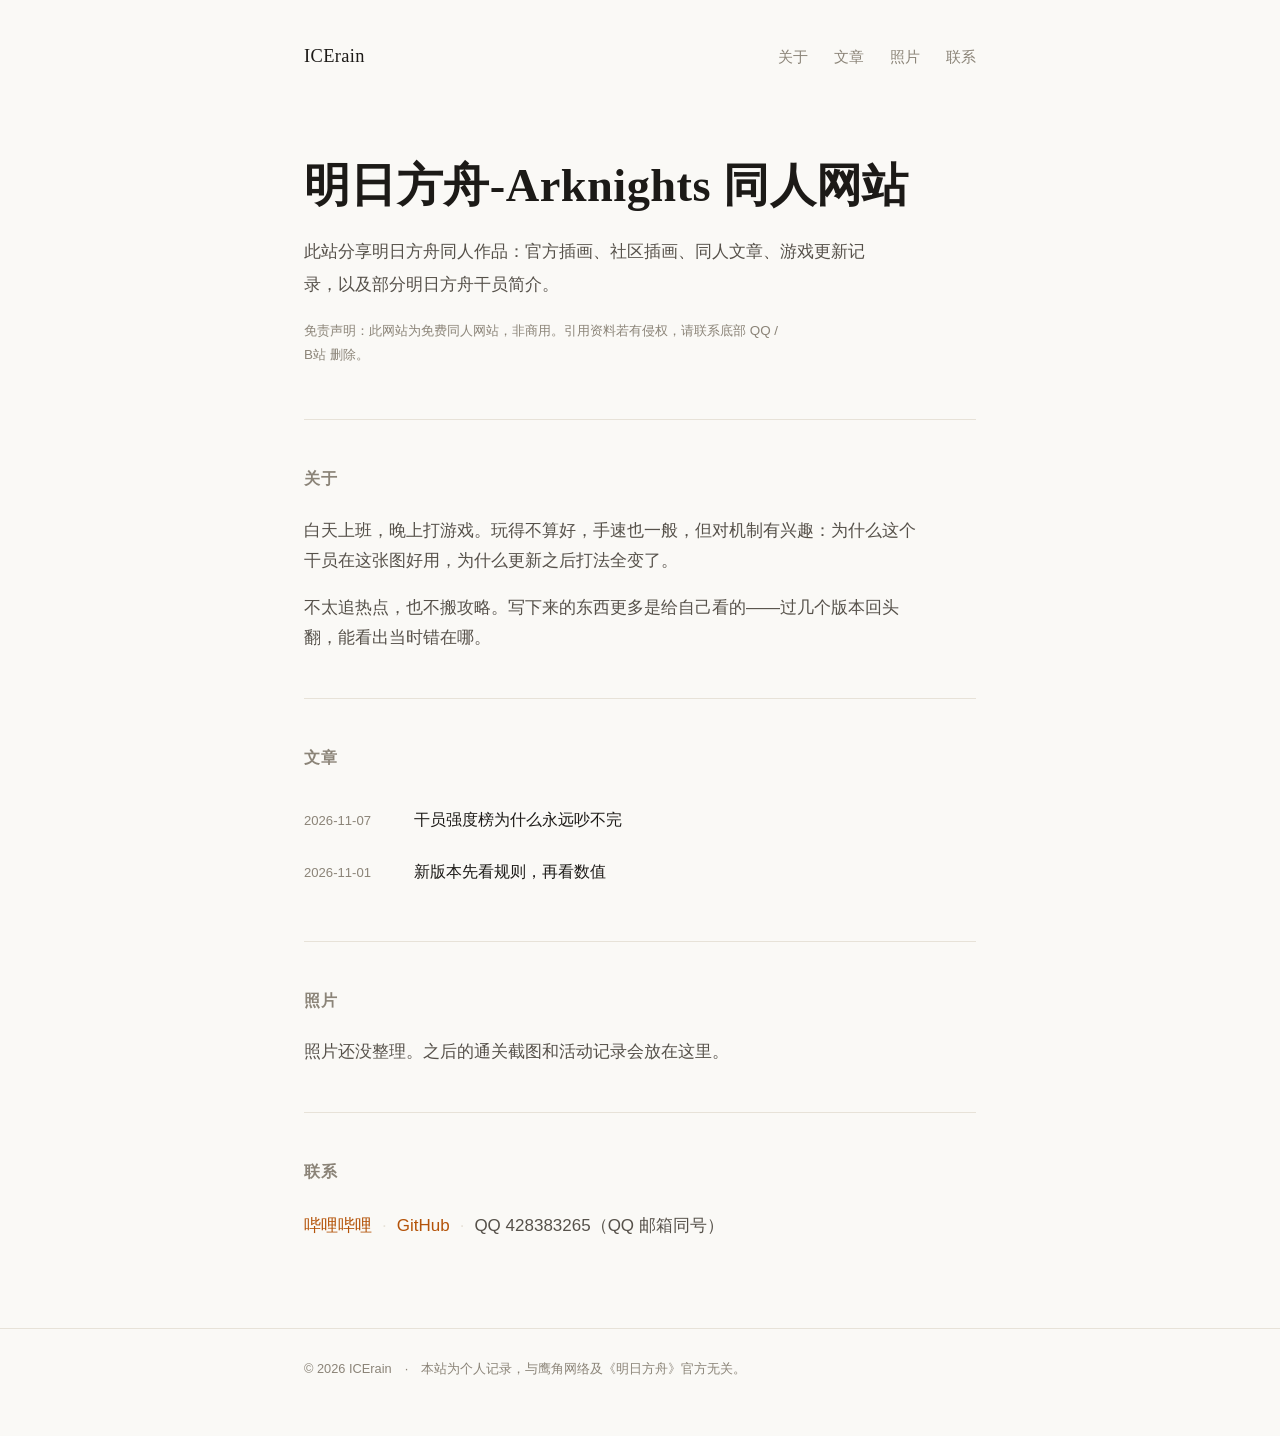
==== commit 76cd4ba1: "content: 改为明日方舟同人站文案" ====
--- a/index.html
+++ b/index.html
@@ -3,8 +3,8 @@
 <head>
 <meta charset="utf-8">
 <meta name="viewport" content="width=device-width, initial-scale=1">
-<title>ICErain</title>
-<meta name="description" content="ICErain 的个人主页。玩明日方舟，写点对机制和版本的理解。">
+<title>明日方舟 同人网站 · ICErain</title>
+<meta name="description" content="明日方舟同人网站：官方插画、社区插画、同人文章、游戏更新记录与干员简介。">
 <link rel="canonical" href="https://icerain325.com/">
 <meta property="og:url" content="https://icerain325.com/">
 <meta property="og:type" content="website">
@@ -12,7 +12,7 @@
 <meta property="og:description" content="玩明日方舟，写点对机制和版本的理解。">
 <meta name="theme-color" content="#faf9f6">
 <link rel="icon" href="favicon.svg" type="image/svg+xml">
-<link rel="stylesheet" href="assets/style.css?v=5">
+<link rel="stylesheet" href="assets/style.css?v=6">
 </head>
 <body>
 
@@ -32,8 +32,9 @@
   <div class="wrap">
 
     <section class="intro">
-      <h1>又菜又爱玩，但会认真写。</h1>
-      <p class="lead">我叫 ICErain，玩明日方舟。这里放我写的东西——关于机制、关于版本，写得慢，偶尔会错，但都是自己想过的。</p>
+      <h1>明日方舟-Arknights 同人网站</h1>
+      <p class="lead">此站分享明日方舟同人作品：官方插画、社区插画、同人文章、游戏更新记录，以及部分明日方舟干员简介。</p>
+      <p class="note">免责声明：此网站为免费同人网站，非商用。引用资料若有侵权，请联系底部 QQ / B站 删除。</p>
     </section>
 
     <section class="section" id="about">
--- a/assets/style.css
+++ b/assets/style.css
@@ -102,6 +102,14 @@
   font-size: 1.08rem;
   line-height: 1.9;
   color: var(--ink-2);
+}
+
+.intro .note {
+  margin: 18px 0 0;
+  max-width: 36em;
+  font-size: 0.84rem;
+  line-height: 1.8;
+  color: var(--ink-3);
 }
 
 /* ---------- 区块 ---------- */
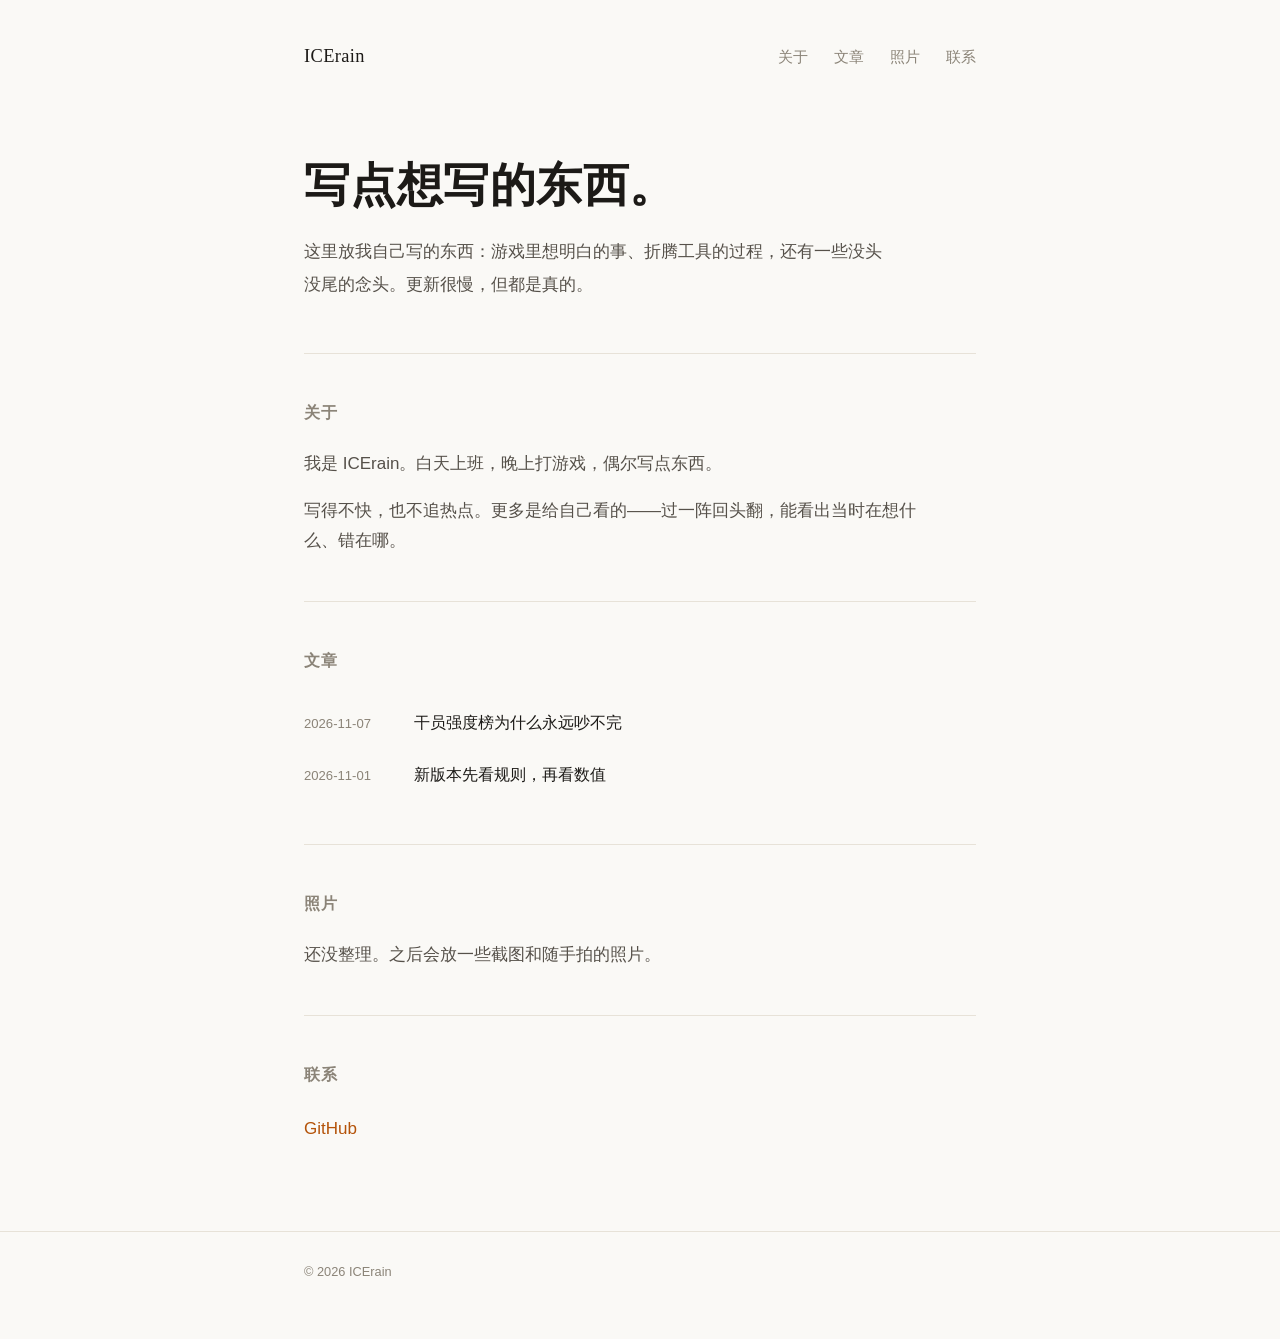
==== commit 1b357569: "revert: 改回个人博客，移除同人站表述与个人联系方式" ====
--- a/index.html
+++ b/index.html
@@ -3,13 +3,13 @@
 <head>
 <meta charset="utf-8">
 <meta name="viewport" content="width=device-width, initial-scale=1">
-<title>明日方舟 同人网站 · ICErain</title>
-<meta name="description" content="明日方舟同人网站：官方插画、社区插画、同人文章、游戏更新记录与干员简介。">
+<title>ICErain 的博客</title>
+<meta name="description" content="ICErain 的个人博客：游戏、工具，和一些没头没尾的念头。">
 <link rel="canonical" href="https://icerain325.com/">
 <meta property="og:url" content="https://icerain325.com/">
 <meta property="og:type" content="website">
-<meta property="og:title" content="ICErain">
-<meta property="og:description" content="玩明日方舟，写点对机制和版本的理解。">
+<meta property="og:title" content="ICErain 的博客">
+<meta property="og:description" content="游戏、工具，和一些没头没尾的念头。">
 <meta name="theme-color" content="#faf9f6">
 <link rel="icon" href="favicon.svg" type="image/svg+xml">
 <link rel="stylesheet" href="assets/style.css?v=6">
@@ -32,15 +32,14 @@
   <div class="wrap">
 
     <section class="intro">
-      <h1>明日方舟-Arknights 同人网站</h1>
-      <p class="lead">此站分享明日方舟同人作品：官方插画、社区插画、同人文章、游戏更新记录，以及部分明日方舟干员简介。</p>
-      <p class="note">免责声明：此网站为免费同人网站，非商用。引用资料若有侵权，请联系底部 QQ / B站 删除。</p>
+      <h1>写点想写的东西。</h1>
+      <p class="lead">这里放我自己写的东西：游戏里想明白的事、折腾工具的过程，还有一些没头没尾的念头。更新很慢，但都是真的。</p>
     </section>
 
     <section class="section" id="about">
       <h2>关于</h2>
-      <p>白天上班，晚上打游戏。玩得不算好，手速也一般，但对机制有兴趣：为什么这个干员在这张图好用，为什么更新之后打法全变了。</p>
-      <p>不太追热点，也不搬攻略。写下来的东西更多是给自己看的——过几个版本回头翻，能看出当时错在哪。</p>
+      <p>我是 ICErain。白天上班，晚上打游戏，偶尔写点东西。</p>
+      <p>写得不快，也不追热点。更多是给自己看的——过一阵回头翻，能看出当时在想什么、错在哪。</p>
     </section>
 
     <section class="section" id="posts">
@@ -59,13 +58,13 @@
 
     <section class="section" id="photos">
       <h2>照片</h2>
-      <p>照片还没整理。之后的通关截图和活动记录会放在这里。</p>
+      <p>还没整理。之后会放一些截图和随手拍的照片。</p>
     </section>
 
     <section class="section" id="contact">
       <h2>联系</h2>
       <p class="contact-line">
-        <a href="https://b23.tv/FDPX0qm" target="_blank" rel="noopener">哔哩哔哩</a><span class="sep">·</span><a href="https://github.com/ICErain325" target="_blank" rel="noopener">GitHub</a><span class="sep">·</span>QQ 428383265（QQ 邮箱同号）
+        <a href="https://github.com/ICErain325" target="_blank" rel="noopener">GitHub</a>
       </p>
     </section>
 
@@ -74,7 +73,7 @@
 
 <footer class="site-footer">
   <div class="wrap">
-    <p>© 2026 ICErain　·　本站为个人记录，与鹰角网络及《明日方舟》官方无关。</p>
+    <p>© 2026 ICErain</p>
   </div>
 </footer>
 
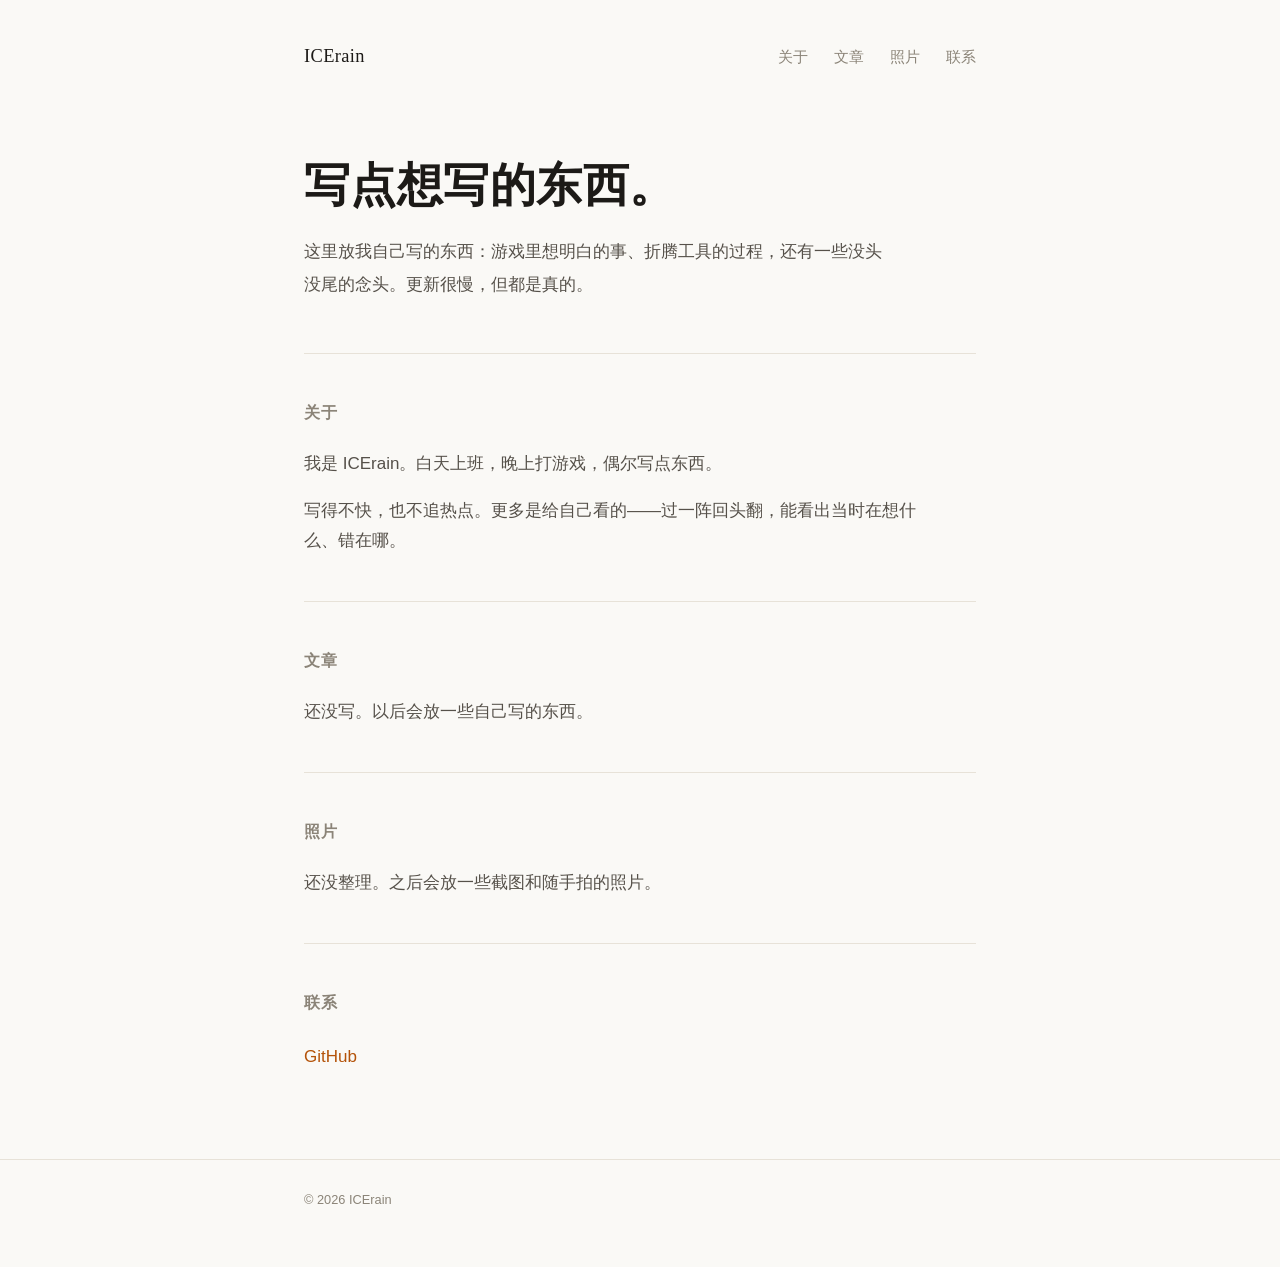
==== commit bd79e0ce: "content: 移除示例文章，等待作者自己写" ====
--- a/index.html
+++ b/index.html
@@ -44,16 +44,7 @@
 
     <section class="section" id="posts">
       <h2>文章</h2>
-      <ul class="list">
-        <li>
-          <span class="date">2026-11-07</span>
-          <a href="posts/001.html">干员强度榜为什么永远吵不完</a>
-        </li>
-        <li>
-          <span class="date">2026-11-01</span>
-          <a href="posts/002.html">新版本先看规则，再看数值</a>
-        </li>
-      </ul>
+      <p>还没写。以后会放一些自己写的东西。</p>
     </section>
 
     <section class="section" id="photos">
